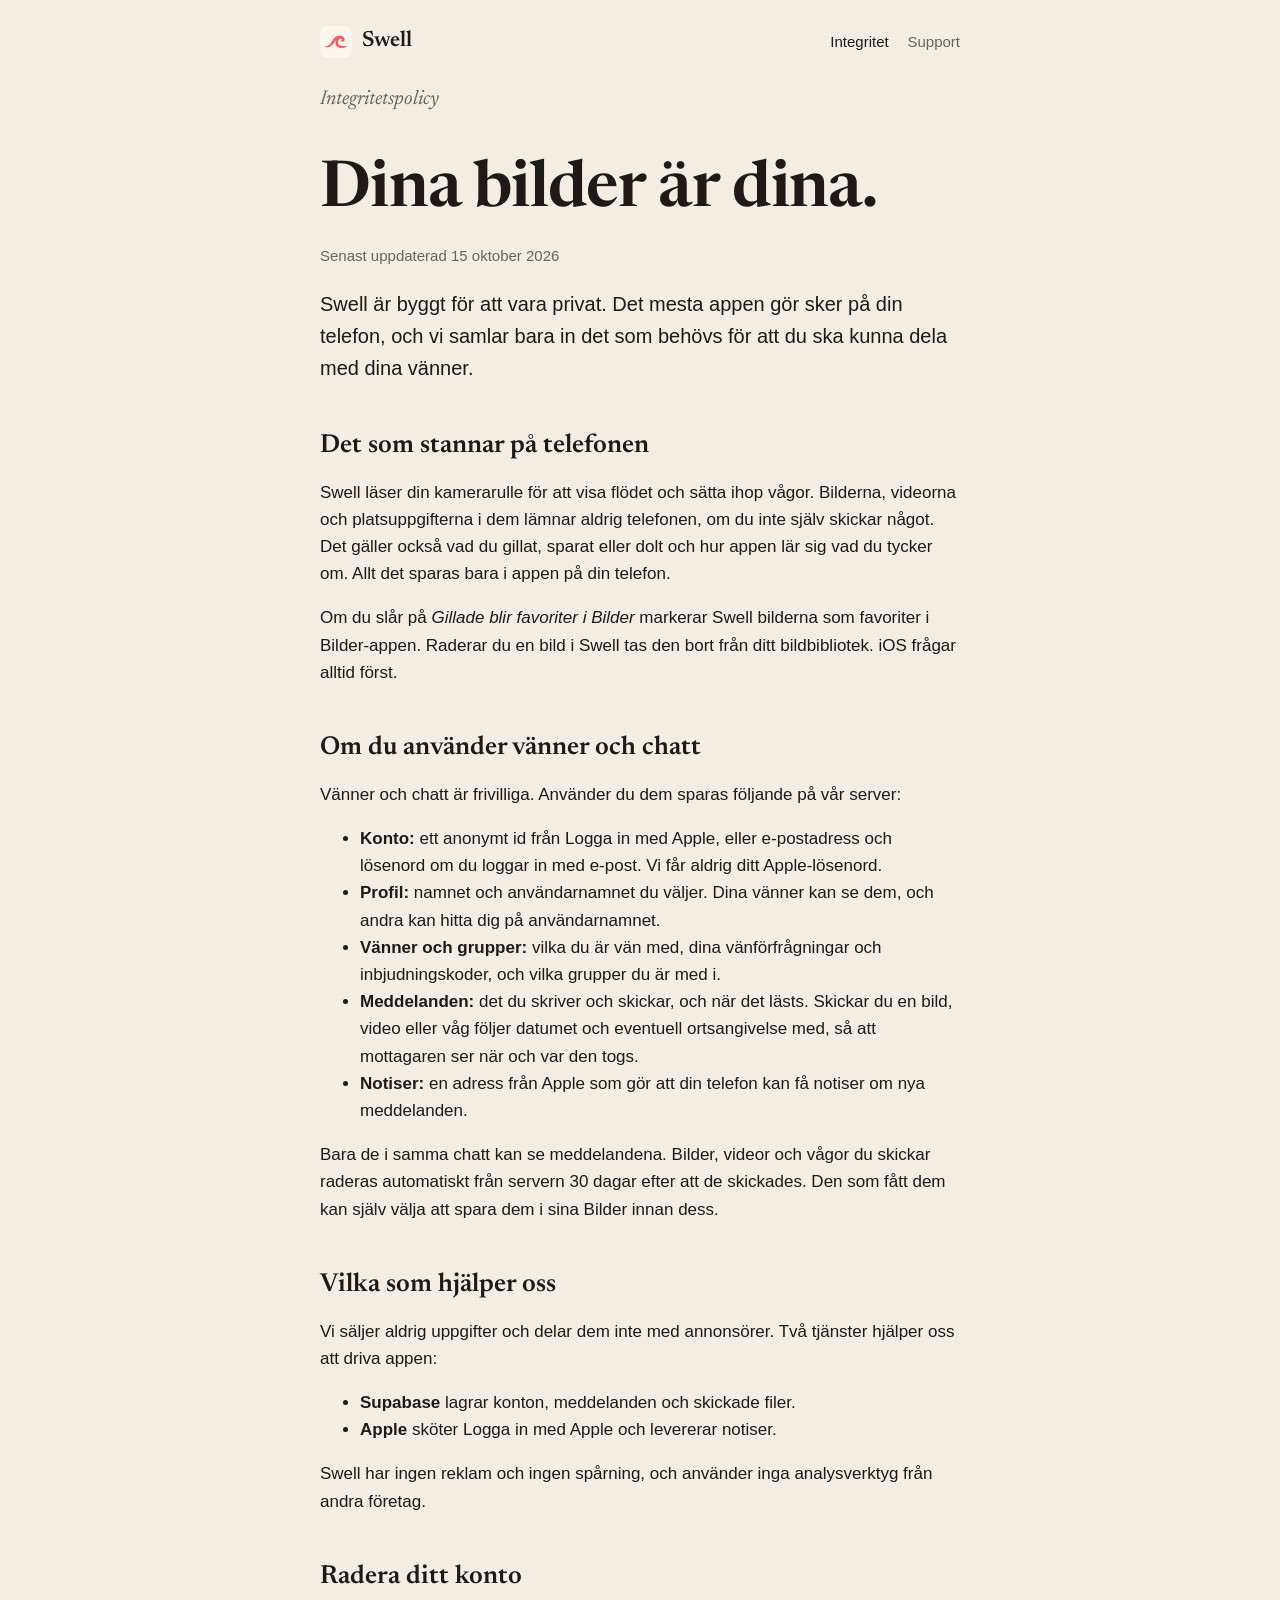
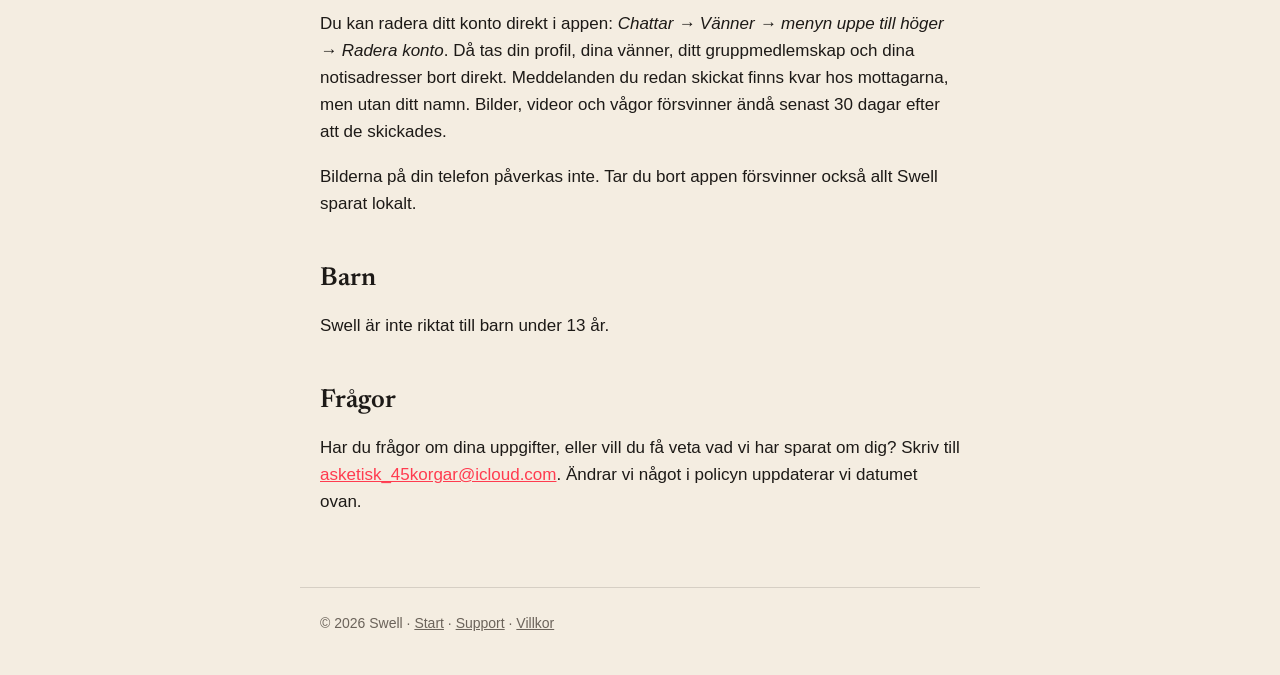
==== site/integritet.html @ ef1f91d5 "Add files via upload" ====
<!doctype html>
<html lang="sv">
<head>
  <meta charset="utf-8">
  <meta name="viewport" content="width=device-width, initial-scale=1">
  <title>Swell – Integritet</title>
  <meta name="description" content="Hur Swell hanterar dina bilder och uppgifter.">
  <link rel="icon" href="img/favicon.png">
  <link rel="preconnect" href="https://fonts.googleapis.com">
  <link rel="preconnect" href="https://fonts.gstatic.com" crossorigin>
  <link href="https://fonts.googleapis.com/css2?family=Newsreader:ital,opsz,wght@0,6..72,400;0,6..72,600;1,6..72,400&display=swap" rel="stylesheet">
  <link rel="stylesheet" href="style.css">
</head>
<body>
  <header>
    <a class="brand" href="./"><img src="img/icon.png" alt="">Swell</a>
    <nav>
      <a href="integritet.html" aria-current="page">Integritet</a>
      <a href="support.html">Support</a>
    </nav>
  </header>

  <main>
    <p class="kicker">Integritetspolicy</p>
    <h1>Dina bilder är dina.</h1>
    <p class="updated">Senast uppdaterad 15 oktober 2026</p>

    <p class="lead">Swell är byggt för att vara privat. Det mesta appen gör sker på din telefon, och vi samlar bara in det som behövs för att du ska kunna dela med dina vänner.</p>

    <h2>Det som stannar på telefonen</h2>
    <p>Swell läser din kamerarulle för att visa flödet och sätta ihop vågor. Bilderna, videorna och platsuppgifterna i dem lämnar aldrig telefonen, om du inte själv skickar något. Det gäller också vad du gillat, sparat eller dolt och hur appen lär sig vad du tycker om. Allt det sparas bara i appen på din telefon.</p>
    <p>Om du slår på <em>Gillade blir favoriter i Bilder</em> markerar Swell bilderna som favoriter i Bilder-appen. Raderar du en bild i Swell tas den bort från ditt bildbibliotek. iOS frågar alltid först.</p>

    <h2>Om du använder vänner och chatt</h2>
    <p>Vänner och chatt är frivilliga. Använder du dem sparas följande på vår server:</p>
    <ul>
      <li><strong>Konto:</strong> ett anonymt id från Logga in med Apple, eller e-postadress och lösenord om du loggar in med e-post. Vi får aldrig ditt Apple-lösenord.</li>
      <li><strong>Profil:</strong> namnet och användarnamnet du väljer. Dina vänner kan se dem, och andra kan hitta dig på användarnamnet.</li>
      <li><strong>Vänner och grupper:</strong> vilka du är vän med, dina vänförfrågningar och inbjudningskoder, och vilka grupper du är med i.</li>
      <li><strong>Meddelanden:</strong> det du skriver och skickar, och när det lästs. Skickar du en bild, video eller våg följer datumet och eventuell ortsangivelse med, så att mottagaren ser när och var den togs.</li>
      <li><strong>Notiser:</strong> en adress från Apple som gör att din telefon kan få notiser om nya meddelanden.</li>
    </ul>
    <p>Bara de i samma chatt kan se meddelandena. Bilder, videor och vågor du skickar raderas automatiskt från servern 30 dagar efter att de skickades. Den som fått dem kan själv välja att spara dem i sina Bilder innan dess.</p>

    <h2>Vilka som hjälper oss</h2>
    <p>Vi säljer aldrig uppgifter och delar dem inte med annonsörer. Två tjänster hjälper oss att driva appen:</p>
    <ul>
      <li><strong>Supabase</strong> lagrar konton, meddelanden och skickade filer.</li>
      <li><strong>Apple</strong> sköter Logga in med Apple och levererar notiser.</li>
    </ul>
    <p>Swell har ingen reklam och ingen spårning, och använder inga analysverktyg från andra företag.</p>

    <h2>Radera ditt konto</h2>
    <p>Du kan radera ditt konto direkt i appen: <em>Chattar → Vänner → menyn uppe till höger → Radera konto</em>. Då tas din profil, dina vänner, ditt gruppmedlemskap och dina notisadresser bort direkt. Meddelanden du redan skickat finns kvar hos mottagarna, men utan ditt namn. Bilder, videor och vågor försvinner ändå senast 30 dagar efter att de skickades.</p>
    <p>Bilderna på din telefon påverkas inte. Tar du bort appen försvinner också allt Swell sparat lokalt.</p>

    <h2>Barn</h2>
    <p>Swell är inte riktat till barn under 13 år.</p>

    <h2>Frågor</h2>
    <p>Har du frågor om dina uppgifter, eller vill du få veta vad vi har sparat om dig? Skriv till <a href="mailto:asketisk_45korgar@icloud.com">asketisk_45korgar@icloud.com</a>. Ändrar vi något i policyn uppdaterar vi datumet ovan.</p>
  </main>

  <footer>
    © 2026 Swell · <a href="./">Start</a> · <a href="support.html">Support</a> · <a href="villkor.html">Villkor</a>
  </footer>
</body>
</html>
---- site/style.css ----
:root {
  --paper: #f4ede1;
  --ink: #1d1a17;
  --muted: #6b635a;
  --thread: #ff3b4f;
  --hairline: rgba(29, 26, 23, 0.14);
  --serif: "Newsreader", "New York", Georgia, serif;
  --sans: -apple-system, BlinkMacSystemFont, "Helvetica Neue", Arial, sans-serif;
}

@media (prefers-color-scheme: dark) {
  :root {
    --paper: #0e0d0c;
    --ink: #f1ebe2;
    --muted: #a39a8f;
    --hairline: rgba(241, 235, 226, 0.14);
  }
}

* { box-sizing: border-box; }

html { -webkit-text-size-adjust: 100%; }

body {
  margin: 0;
  background: var(--paper);
  color: var(--ink);
  font-family: var(--sans);
  font-size: 17px;
  line-height: 1.6;
}

main, header, footer {
  max-width: 680px;
  margin: 0 auto;
  padding: 0 20px;
}

header {
  display: flex;
  align-items: center;
  justify-content: space-between;
  padding-top: 24px;
  padding-bottom: 24px;
}

.brand {
  display: flex;
  align-items: center;
  gap: 10px;
  color: inherit;
  text-decoration: none;
  font-family: var(--serif);
  font-size: 22px;
  font-weight: 600;
}

.brand img { width: 32px; height: 32px; border-radius: 8px; }

nav { white-space: nowrap; }

nav a {
  color: var(--muted);
  text-decoration: none;
  margin-left: 14px;
  font-size: 15px;
}

nav a:hover, nav a[aria-current] { color: var(--ink); }

h1, h2, h3 {
  font-family: var(--serif);
  font-weight: 600;
  line-height: 1.15;
}

h1 { font-size: clamp(40px, 9vw, 64px); margin: 40px 0 8px; letter-spacing: -0.01em; }
h2 { font-size: 26px; margin: 48px 0 8px; }
h3 { font-size: 20px; margin: 28px 0 4px; }

.kicker {
  font-family: var(--serif);
  font-style: italic;
  color: var(--muted);
  font-size: 20px;
  margin: 0;
}

.lead { font-size: 20px; color: var(--ink); max-width: 34em; }

.thread { display: block; width: 100%; max-width: 360px; height: 28px; margin: 18px 0 8px; }
.thread path { fill: none; stroke: var(--thread); stroke-width: 3; stroke-linecap: round; }

.hero-icon { width: 112px; height: 112px; border-radius: 26px; margin-top: 32px; box-shadow: 0 1px 0 var(--hairline); }

.shots {
  display: flex;
  gap: 16px;
  margin: 40px 0 8px;
  overflow-x: auto;
  scroll-snap-type: x mandatory;
}

.shots img {
  width: 46%;
  min-width: 200px;
  border-radius: 28px;
  border: 1px solid var(--hairline);
  scroll-snap-align: start;
}

.features { list-style: none; padding: 0; margin: 0; }
.features li { padding: 18px 0; border-top: 1px solid var(--hairline); }
.features li:last-child { border-bottom: 1px solid var(--hairline); }
.features strong { font-family: var(--serif); font-size: 20px; font-weight: 600; display: block; }

a { color: var(--thread); }

.updated { color: var(--muted); font-size: 15px; }

footer {
  margin-top: 72px;
  padding-top: 24px;
  padding-bottom: 40px;
  border-top: 1px solid var(--hairline);
  color: var(--muted);
  font-size: 14px;
}

footer a { color: var(--muted); }
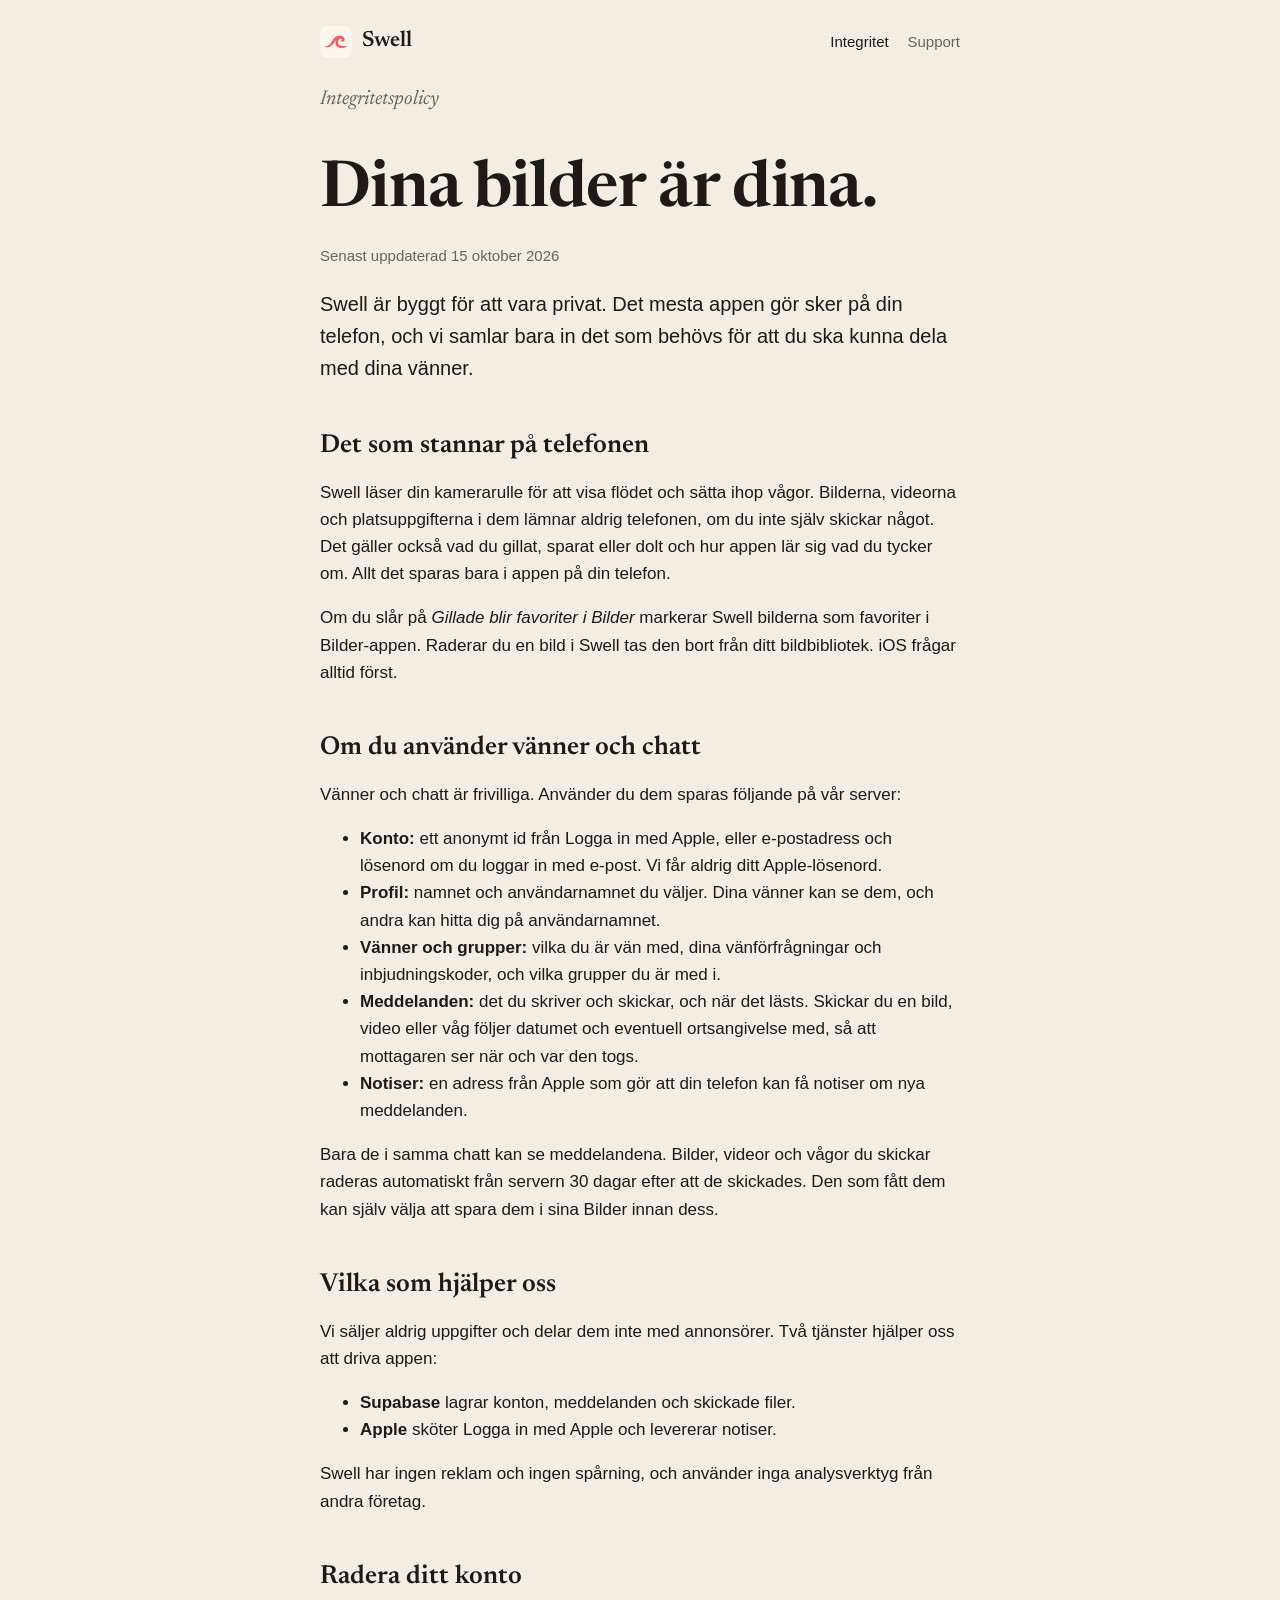
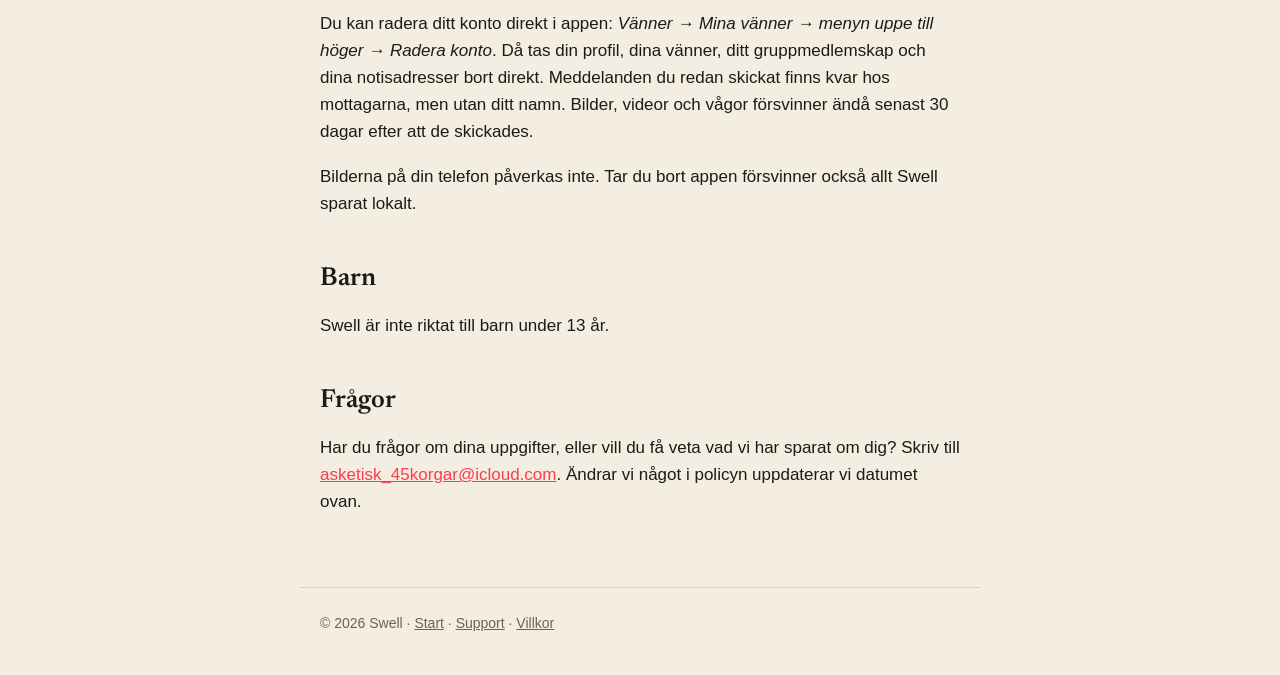
==== commit 9323263c: "Add files via upload" ====
--- a/site/integritet.html
+++ b/site/integritet.html
@@ -51,7 +51,7 @@
     <p>Swell har ingen reklam och ingen spårning, och använder inga analysverktyg från andra företag.</p>
 
     <h2>Radera ditt konto</h2>
-    <p>Du kan radera ditt konto direkt i appen: <em>Chattar → Vänner → menyn uppe till höger → Radera konto</em>. Då tas din profil, dina vänner, ditt gruppmedlemskap och dina notisadresser bort direkt. Meddelanden du redan skickat finns kvar hos mottagarna, men utan ditt namn. Bilder, videor och vågor försvinner ändå senast 30 dagar efter att de skickades.</p>
+    <p>Du kan radera ditt konto direkt i appen: <em>Vänner → Mina vänner → menyn uppe till höger → Radera konto</em>. Då tas din profil, dina vänner, ditt gruppmedlemskap och dina notisadresser bort direkt. Meddelanden du redan skickat finns kvar hos mottagarna, men utan ditt namn. Bilder, videor och vågor försvinner ändå senast 30 dagar efter att de skickades.</p>
     <p>Bilderna på din telefon påverkas inte. Tar du bort appen försvinner också allt Swell sparat lokalt.</p>
 
     <h2>Barn</h2>
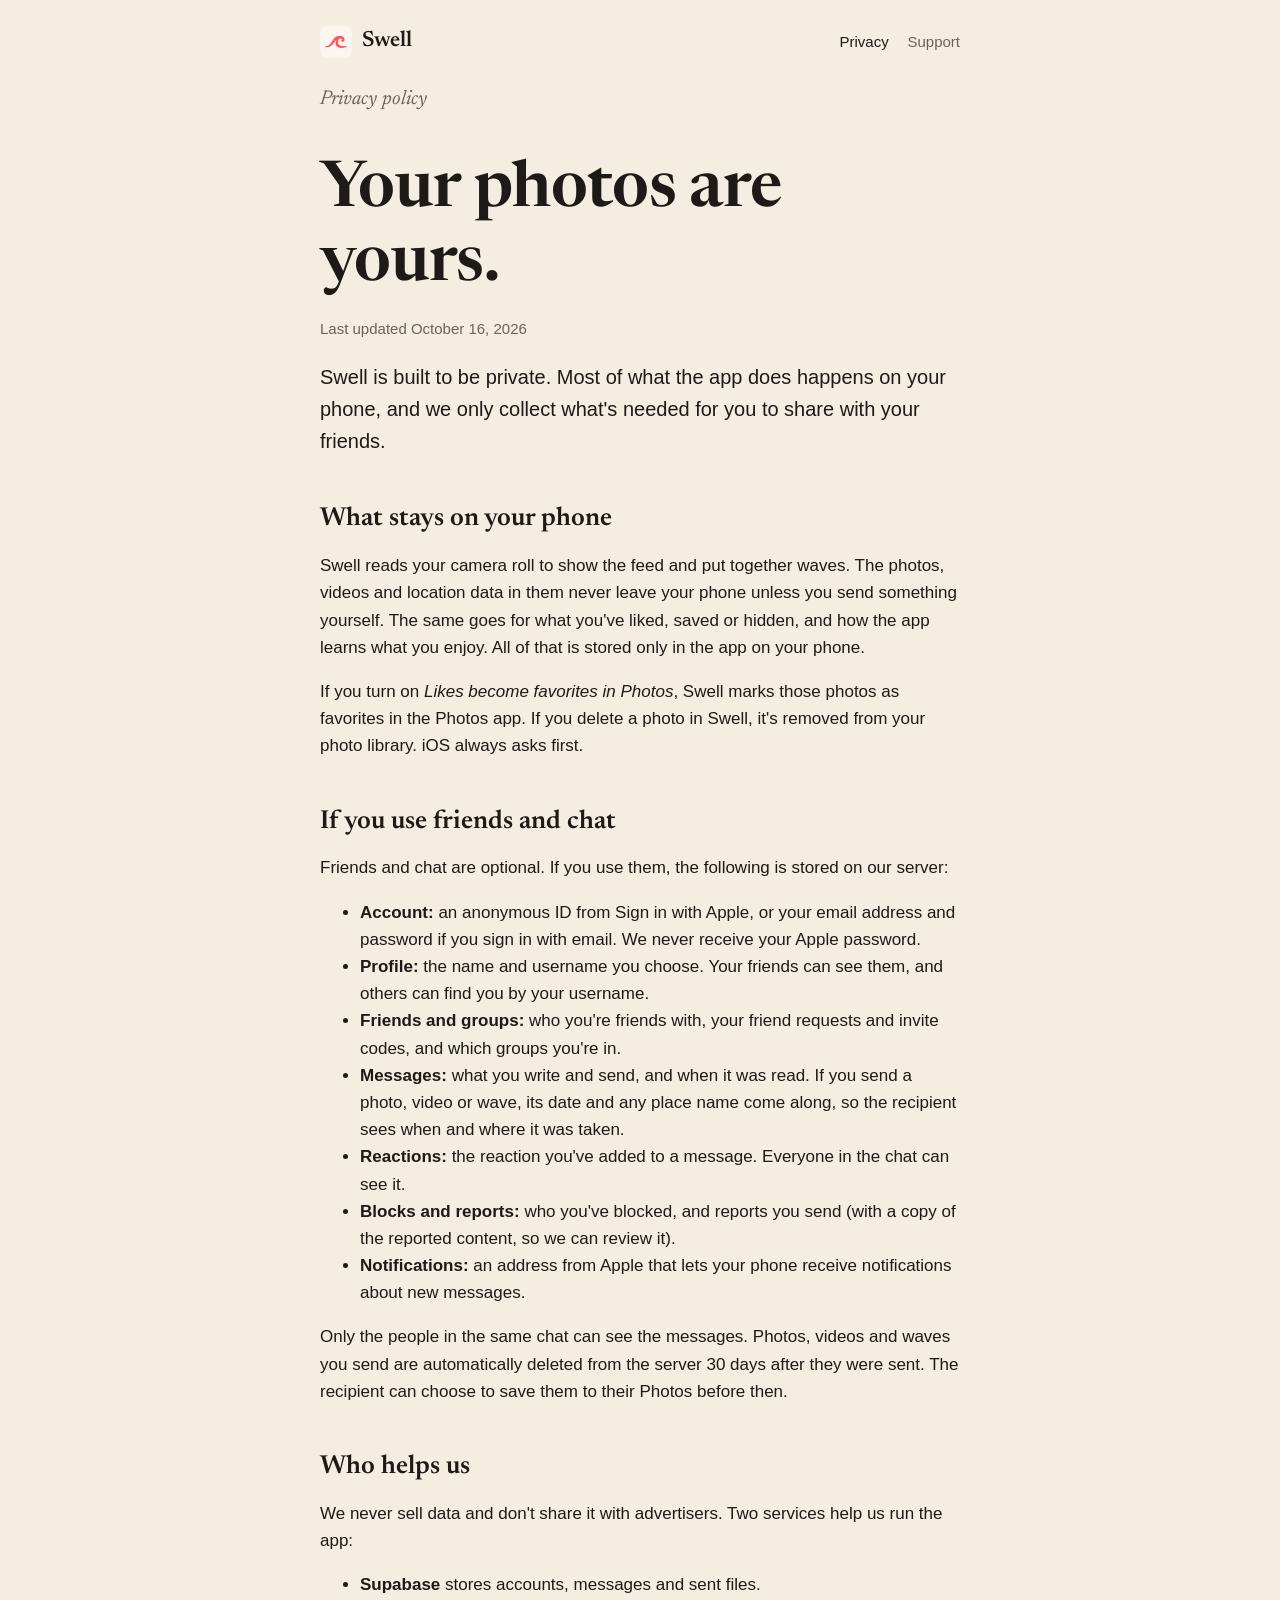
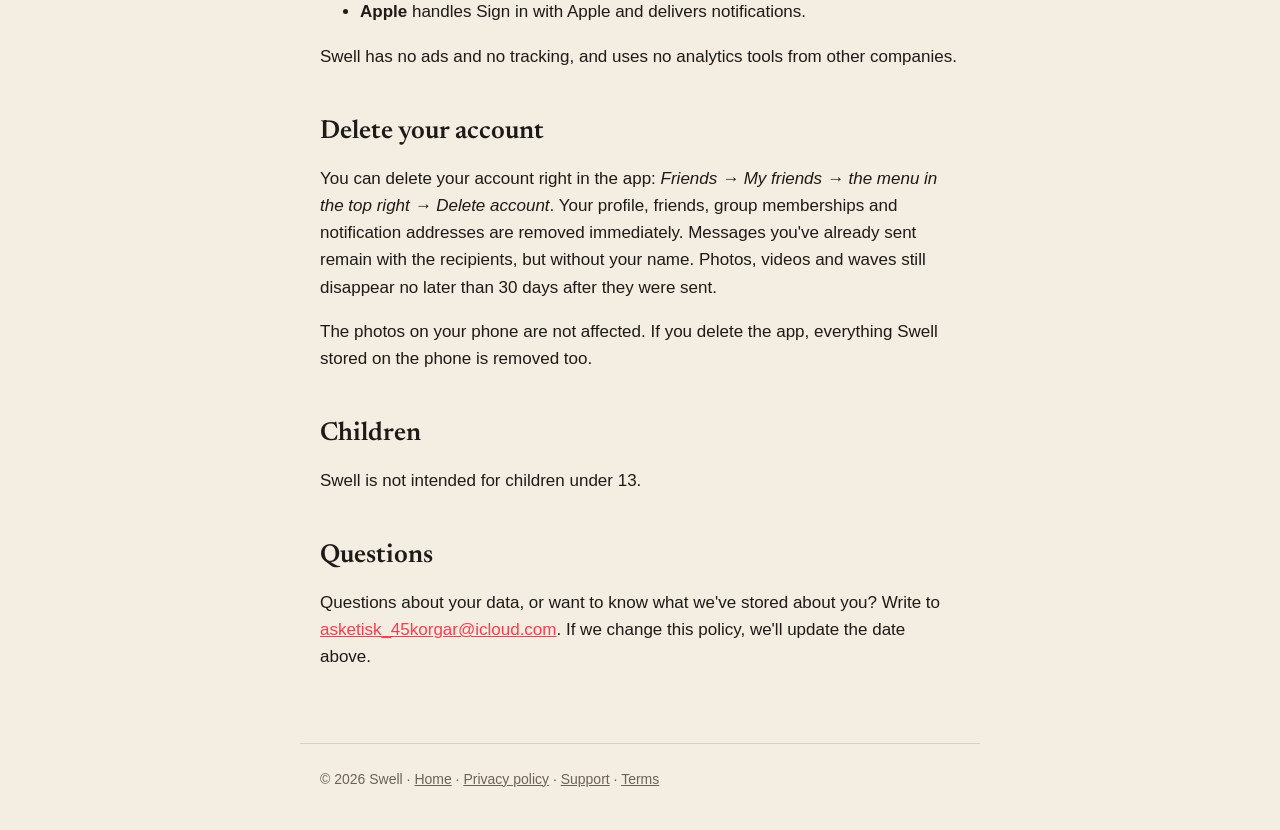
==== commit 3341d14f: "Add files via upload" ====
--- a/site/integritet.html
+++ b/site/integritet.html
@@ -1,11 +1,12 @@
 <!doctype html>
-<html lang="sv">
+<html lang="en">
 <head>
   <meta charset="utf-8">
   <meta name="viewport" content="width=device-width, initial-scale=1">
-  <title>Swell – Integritet</title>
-  <meta name="description" content="Hur Swell hanterar dina bilder och uppgifter.">
+  <title>Swell – Privacy</title>
+  <meta name="description" content="How Swell handles your photos and data.">
   <link rel="icon" href="img/favicon.png">
+  <link rel="apple-touch-icon" href="img/icon.png">
   <link rel="preconnect" href="https://fonts.googleapis.com">
   <link rel="preconnect" href="https://fonts.gstatic.com" crossorigin>
   <link href="https://fonts.googleapis.com/css2?family=Newsreader:ital,opsz,wght@0,6..72,400;0,6..72,600;1,6..72,400&display=swap" rel="stylesheet">
@@ -15,54 +16,56 @@
   <header>
     <a class="brand" href="./"><img src="img/icon.png" alt="">Swell</a>
     <nav>
-      <a href="integritet.html" aria-current="page">Integritet</a>
+      <a href="integritet.html" aria-current="page">Privacy</a>
       <a href="support.html">Support</a>
     </nav>
   </header>
 
   <main>
-    <p class="kicker">Integritetspolicy</p>
-    <h1>Dina bilder är dina.</h1>
-    <p class="updated">Senast uppdaterad 15 oktober 2026</p>
+    <p class="kicker">Privacy policy</p>
+    <h1>Your photos are yours.</h1>
+    <p class="updated">Last updated October 16, 2026</p>
 
-    <p class="lead">Swell är byggt för att vara privat. Det mesta appen gör sker på din telefon, och vi samlar bara in det som behövs för att du ska kunna dela med dina vänner.</p>
+    <p class="lead">Swell is built to be private. Most of what the app does happens on your phone, and we only collect what's needed for you to share with your friends.</p>
 
-    <h2>Det som stannar på telefonen</h2>
-    <p>Swell läser din kamerarulle för att visa flödet och sätta ihop vågor. Bilderna, videorna och platsuppgifterna i dem lämnar aldrig telefonen, om du inte själv skickar något. Det gäller också vad du gillat, sparat eller dolt och hur appen lär sig vad du tycker om. Allt det sparas bara i appen på din telefon.</p>
-    <p>Om du slår på <em>Gillade blir favoriter i Bilder</em> markerar Swell bilderna som favoriter i Bilder-appen. Raderar du en bild i Swell tas den bort från ditt bildbibliotek. iOS frågar alltid först.</p>
+    <h2>What stays on your phone</h2>
+    <p>Swell reads your camera roll to show the feed and put together waves. The photos, videos and location data in them never leave your phone unless you send something yourself. The same goes for what you've liked, saved or hidden, and how the app learns what you enjoy. All of that is stored only in the app on your phone.</p>
+    <p>If you turn on <em>Likes become favorites in Photos</em>, Swell marks those photos as favorites in the Photos app. If you delete a photo in Swell, it's removed from your photo library. iOS always asks first.</p>
 
-    <h2>Om du använder vänner och chatt</h2>
-    <p>Vänner och chatt är frivilliga. Använder du dem sparas följande på vår server:</p>
+    <h2>If you use friends and chat</h2>
+    <p>Friends and chat are optional. If you use them, the following is stored on our server:</p>
     <ul>
-      <li><strong>Konto:</strong> ett anonymt id från Logga in med Apple, eller e-postadress och lösenord om du loggar in med e-post. Vi får aldrig ditt Apple-lösenord.</li>
-      <li><strong>Profil:</strong> namnet och användarnamnet du väljer. Dina vänner kan se dem, och andra kan hitta dig på användarnamnet.</li>
-      <li><strong>Vänner och grupper:</strong> vilka du är vän med, dina vänförfrågningar och inbjudningskoder, och vilka grupper du är med i.</li>
-      <li><strong>Meddelanden:</strong> det du skriver och skickar, och när det lästs. Skickar du en bild, video eller våg följer datumet och eventuell ortsangivelse med, så att mottagaren ser när och var den togs.</li>
-      <li><strong>Notiser:</strong> en adress från Apple som gör att din telefon kan få notiser om nya meddelanden.</li>
+      <li><strong>Account:</strong> an anonymous ID from Sign in with Apple, or your email address and password if you sign in with email. We never receive your Apple password.</li>
+      <li><strong>Profile:</strong> the name and username you choose. Your friends can see them, and others can find you by your username.</li>
+      <li><strong>Friends and groups:</strong> who you're friends with, your friend requests and invite codes, and which groups you're in.</li>
+      <li><strong>Messages:</strong> what you write and send, and when it was read. If you send a photo, video or wave, its date and any place name come along, so the recipient sees when and where it was taken.</li>
+      <li><strong>Reactions:</strong> the reaction you've added to a message. Everyone in the chat can see it.</li>
+      <li><strong>Blocks and reports:</strong> who you've blocked, and reports you send (with a copy of the reported content, so we can review it).</li>
+      <li><strong>Notifications:</strong> an address from Apple that lets your phone receive notifications about new messages.</li>
     </ul>
-    <p>Bara de i samma chatt kan se meddelandena. Bilder, videor och vågor du skickar raderas automatiskt från servern 30 dagar efter att de skickades. Den som fått dem kan själv välja att spara dem i sina Bilder innan dess.</p>
+    <p>Only the people in the same chat can see the messages. Photos, videos and waves you send are automatically deleted from the server 30 days after they were sent. The recipient can choose to save them to their Photos before then.</p>
 
-    <h2>Vilka som hjälper oss</h2>
-    <p>Vi säljer aldrig uppgifter och delar dem inte med annonsörer. Två tjänster hjälper oss att driva appen:</p>
+    <h2>Who helps us</h2>
+    <p>We never sell data and don't share it with advertisers. Two services help us run the app:</p>
     <ul>
-      <li><strong>Supabase</strong> lagrar konton, meddelanden och skickade filer.</li>
-      <li><strong>Apple</strong> sköter Logga in med Apple och levererar notiser.</li>
+      <li><strong>Supabase</strong> stores accounts, messages and sent files.</li>
+      <li><strong>Apple</strong> handles Sign in with Apple and delivers notifications.</li>
     </ul>
-    <p>Swell har ingen reklam och ingen spårning, och använder inga analysverktyg från andra företag.</p>
+    <p>Swell has no ads and no tracking, and uses no analytics tools from other companies.</p>
 
-    <h2>Radera ditt konto</h2>
-    <p>Du kan radera ditt konto direkt i appen: <em>Vänner → Mina vänner → menyn uppe till höger → Radera konto</em>. Då tas din profil, dina vänner, ditt gruppmedlemskap och dina notisadresser bort direkt. Meddelanden du redan skickat finns kvar hos mottagarna, men utan ditt namn. Bilder, videor och vågor försvinner ändå senast 30 dagar efter att de skickades.</p>
-    <p>Bilderna på din telefon påverkas inte. Tar du bort appen försvinner också allt Swell sparat lokalt.</p>
+    <h2>Delete your account</h2>
+    <p>You can delete your account right in the app: <em>Friends → My friends → the menu in the top right → Delete account</em>. Your profile, friends, group memberships and notification addresses are removed immediately. Messages you've already sent remain with the recipients, but without your name. Photos, videos and waves still disappear no later than 30 days after they were sent.</p>
+    <p>The photos on your phone are not affected. If you delete the app, everything Swell stored on the phone is removed too.</p>
 
-    <h2>Barn</h2>
-    <p>Swell är inte riktat till barn under 13 år.</p>
+    <h2>Children</h2>
+    <p>Swell is not intended for children under 13.</p>
 
-    <h2>Frågor</h2>
-    <p>Har du frågor om dina uppgifter, eller vill du få veta vad vi har sparat om dig? Skriv till <a href="mailto:asketisk_45korgar@icloud.com">asketisk_45korgar@icloud.com</a>. Ändrar vi något i policyn uppdaterar vi datumet ovan.</p>
+    <h2>Questions</h2>
+    <p>Questions about your data, or want to know what we've stored about you? Write to <a href="mailto:asketisk_45korgar@icloud.com">asketisk_45korgar@icloud.com</a>. If we change this policy, we'll update the date above.</p>
   </main>
 
   <footer>
-    © 2026 Swell · <a href="./">Start</a> · <a href="support.html">Support</a> · <a href="villkor.html">Villkor</a>
+    © 2026 Swell · <a href="./">Home</a> · <a href="integritet.html">Privacy policy</a> · <a href="support.html">Support</a> · <a href="villkor.html">Terms</a>
   </footer>
 </body>
 </html>
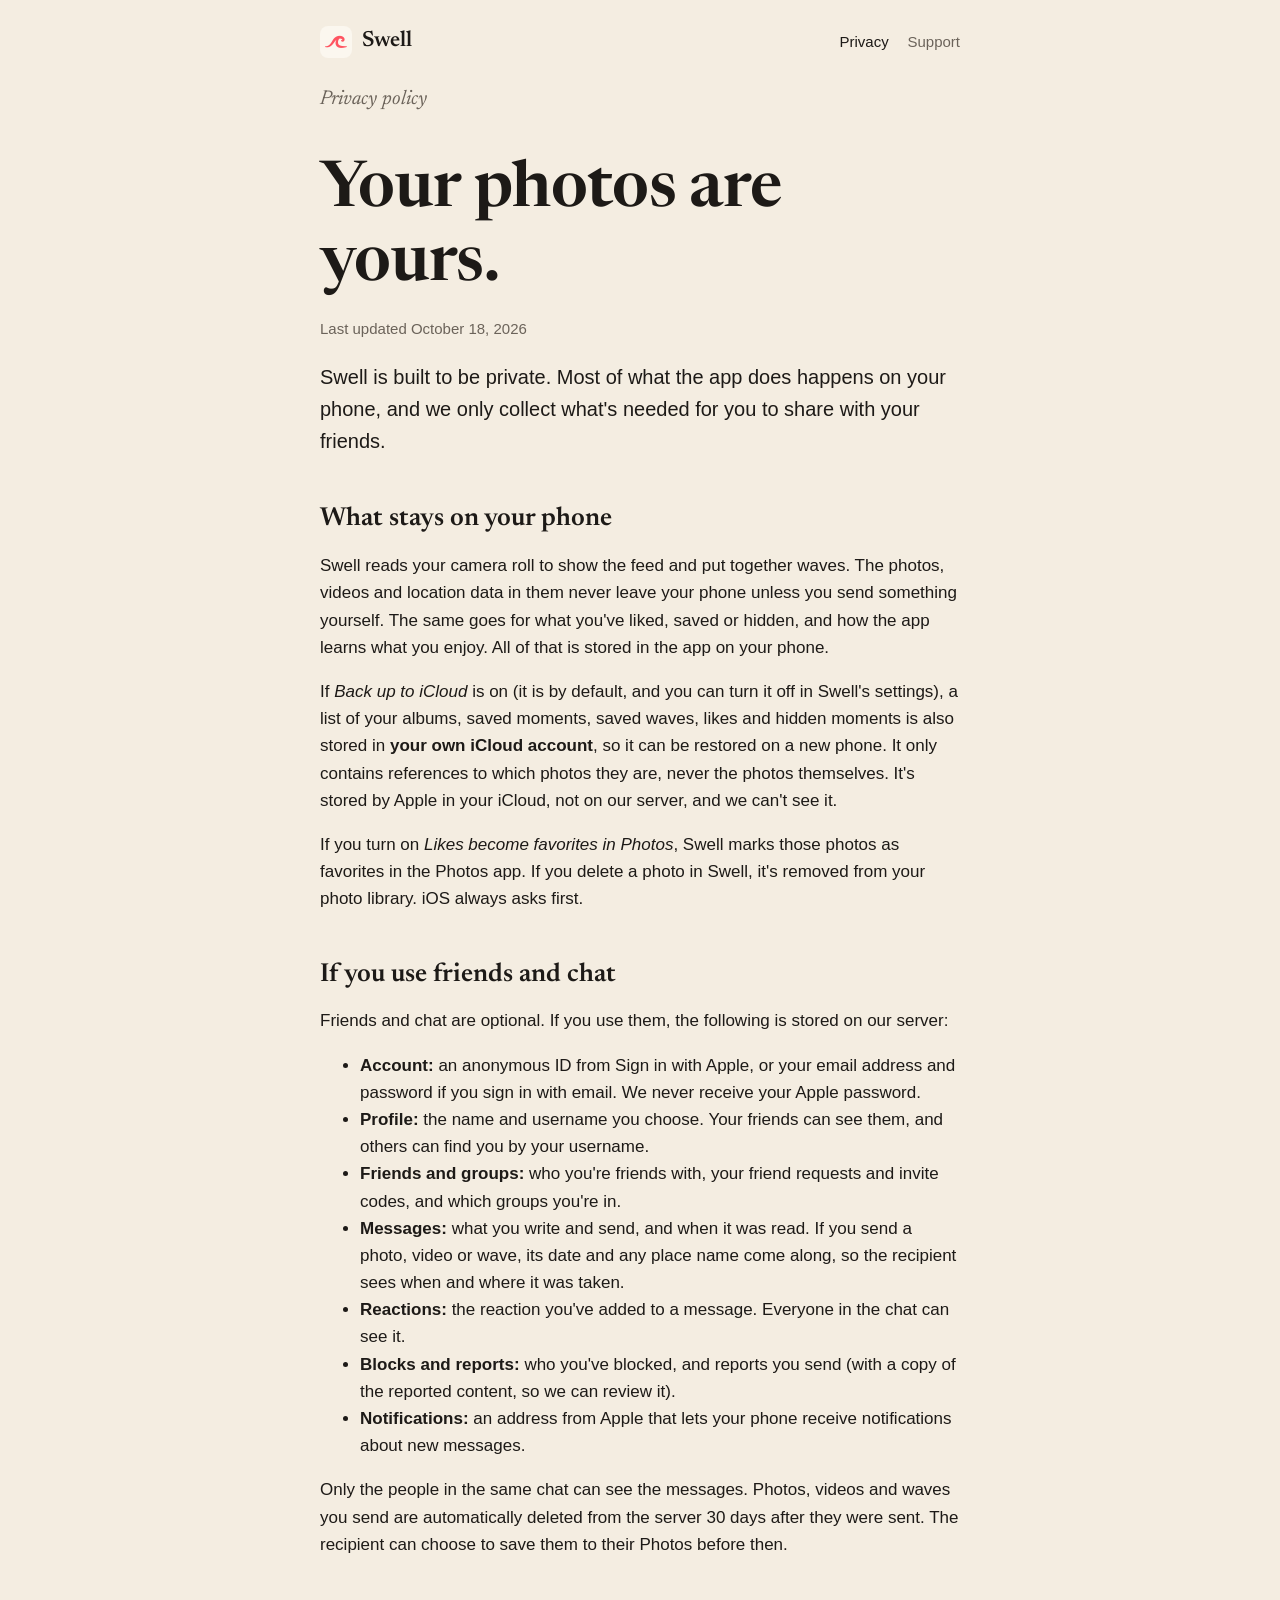
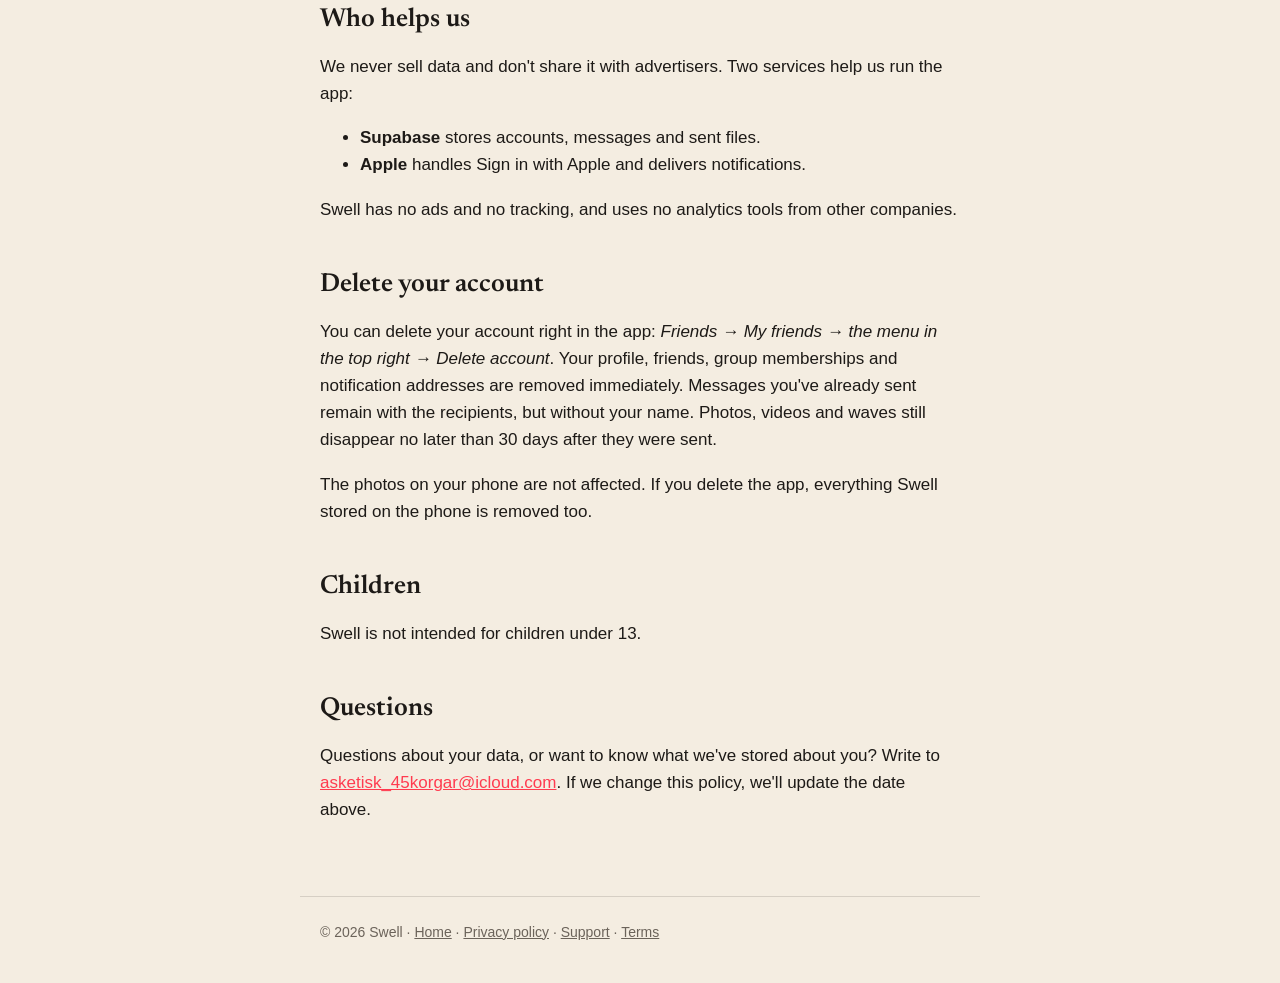
==== commit ab762b66: "Integritetspolicy: säkerhetskopia i iCloud" ====
--- a/site/integritet.html
+++ b/site/integritet.html
@@ -24,12 +24,13 @@
   <main>
     <p class="kicker">Privacy policy</p>
     <h1>Your photos are yours.</h1>
-    <p class="updated">Last updated October 16, 2026</p>
+    <p class="updated">Last updated October 18, 2026</p>
 
     <p class="lead">Swell is built to be private. Most of what the app does happens on your phone, and we only collect what's needed for you to share with your friends.</p>
 
     <h2>What stays on your phone</h2>
-    <p>Swell reads your camera roll to show the feed and put together waves. The photos, videos and location data in them never leave your phone unless you send something yourself. The same goes for what you've liked, saved or hidden, and how the app learns what you enjoy. All of that is stored only in the app on your phone.</p>
+    <p>Swell reads your camera roll to show the feed and put together waves. The photos, videos and location data in them never leave your phone unless you send something yourself. The same goes for what you've liked, saved or hidden, and how the app learns what you enjoy. All of that is stored in the app on your phone.</p>
+    <p>If <em>Back up to iCloud</em> is on (it is by default, and you can turn it off in Swell's settings), a list of your albums, saved moments, saved waves, likes and hidden moments is also stored in <strong>your own iCloud account</strong>, so it can be restored on a new phone. It only contains references to which photos they are, never the photos themselves. It's stored by Apple in your iCloud, not on our server, and we can't see it.</p>
     <p>If you turn on <em>Likes become favorites in Photos</em>, Swell marks those photos as favorites in the Photos app. If you delete a photo in Swell, it's removed from your photo library. iOS always asks first.</p>
 
     <h2>If you use friends and chat</h2>
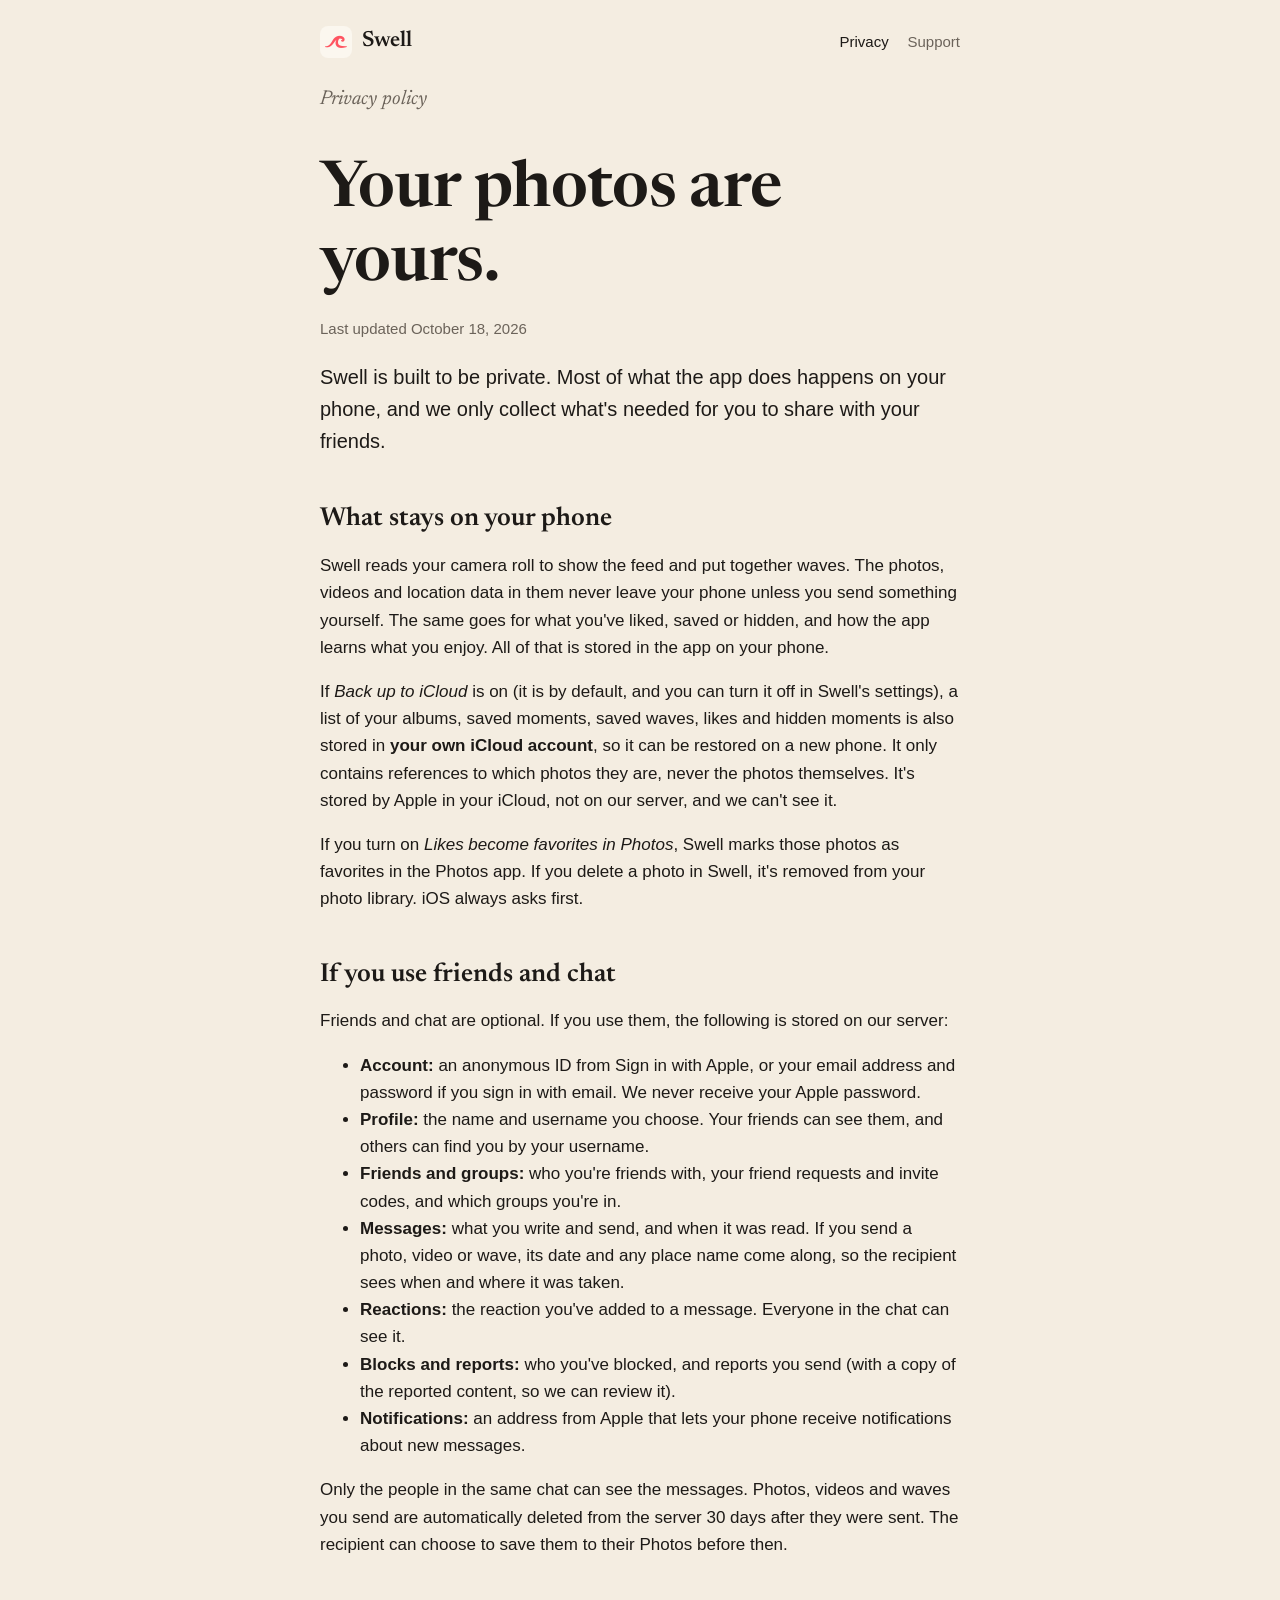
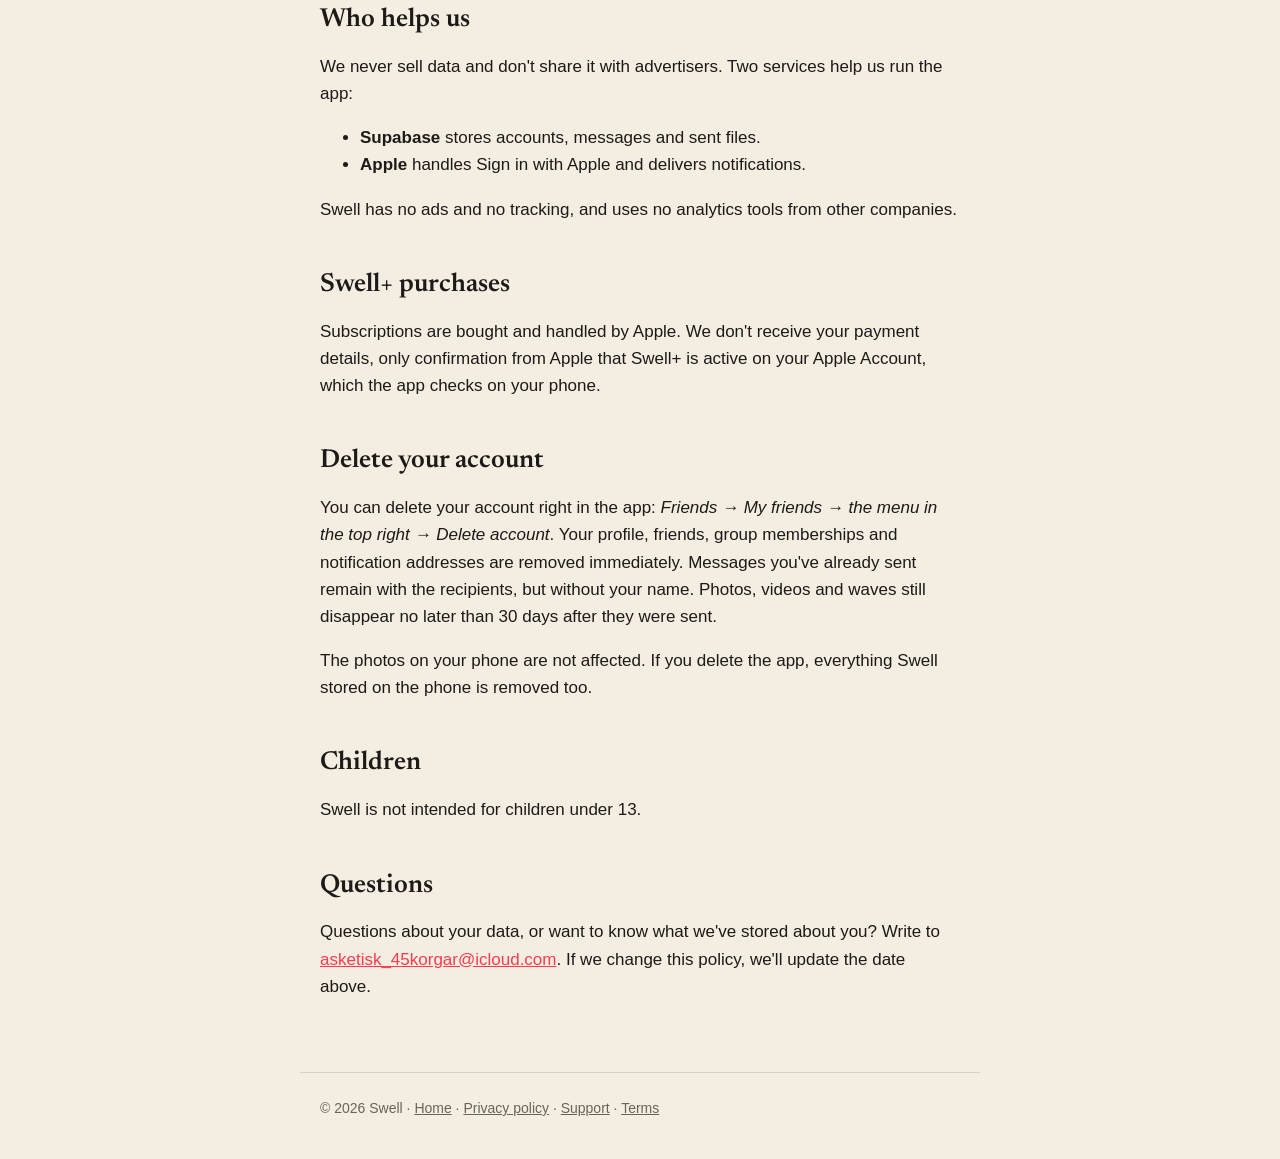
==== commit ded3820e: "Terms and privacy: Swell+ subscription" ====
--- a/site/integritet.html
+++ b/site/integritet.html
@@ -54,6 +54,9 @@
     </ul>
     <p>Swell has no ads and no tracking, and uses no analytics tools from other companies.</p>
 
+    <h2>Swell+ purchases</h2>
+    <p>Subscriptions are bought and handled by Apple. We don't receive your payment details, only confirmation from Apple that Swell+ is active on your Apple Account, which the app checks on your phone.</p>
+
     <h2>Delete your account</h2>
     <p>You can delete your account right in the app: <em>Friends → My friends → the menu in the top right → Delete account</em>. Your profile, friends, group memberships and notification addresses are removed immediately. Messages you've already sent remain with the recipients, but without your name. Photos, videos and waves still disappear no later than 30 days after they were sent.</p>
     <p>The photos on your phone are not affected. If you delete the app, everything Swell stored on the phone is removed too.</p>
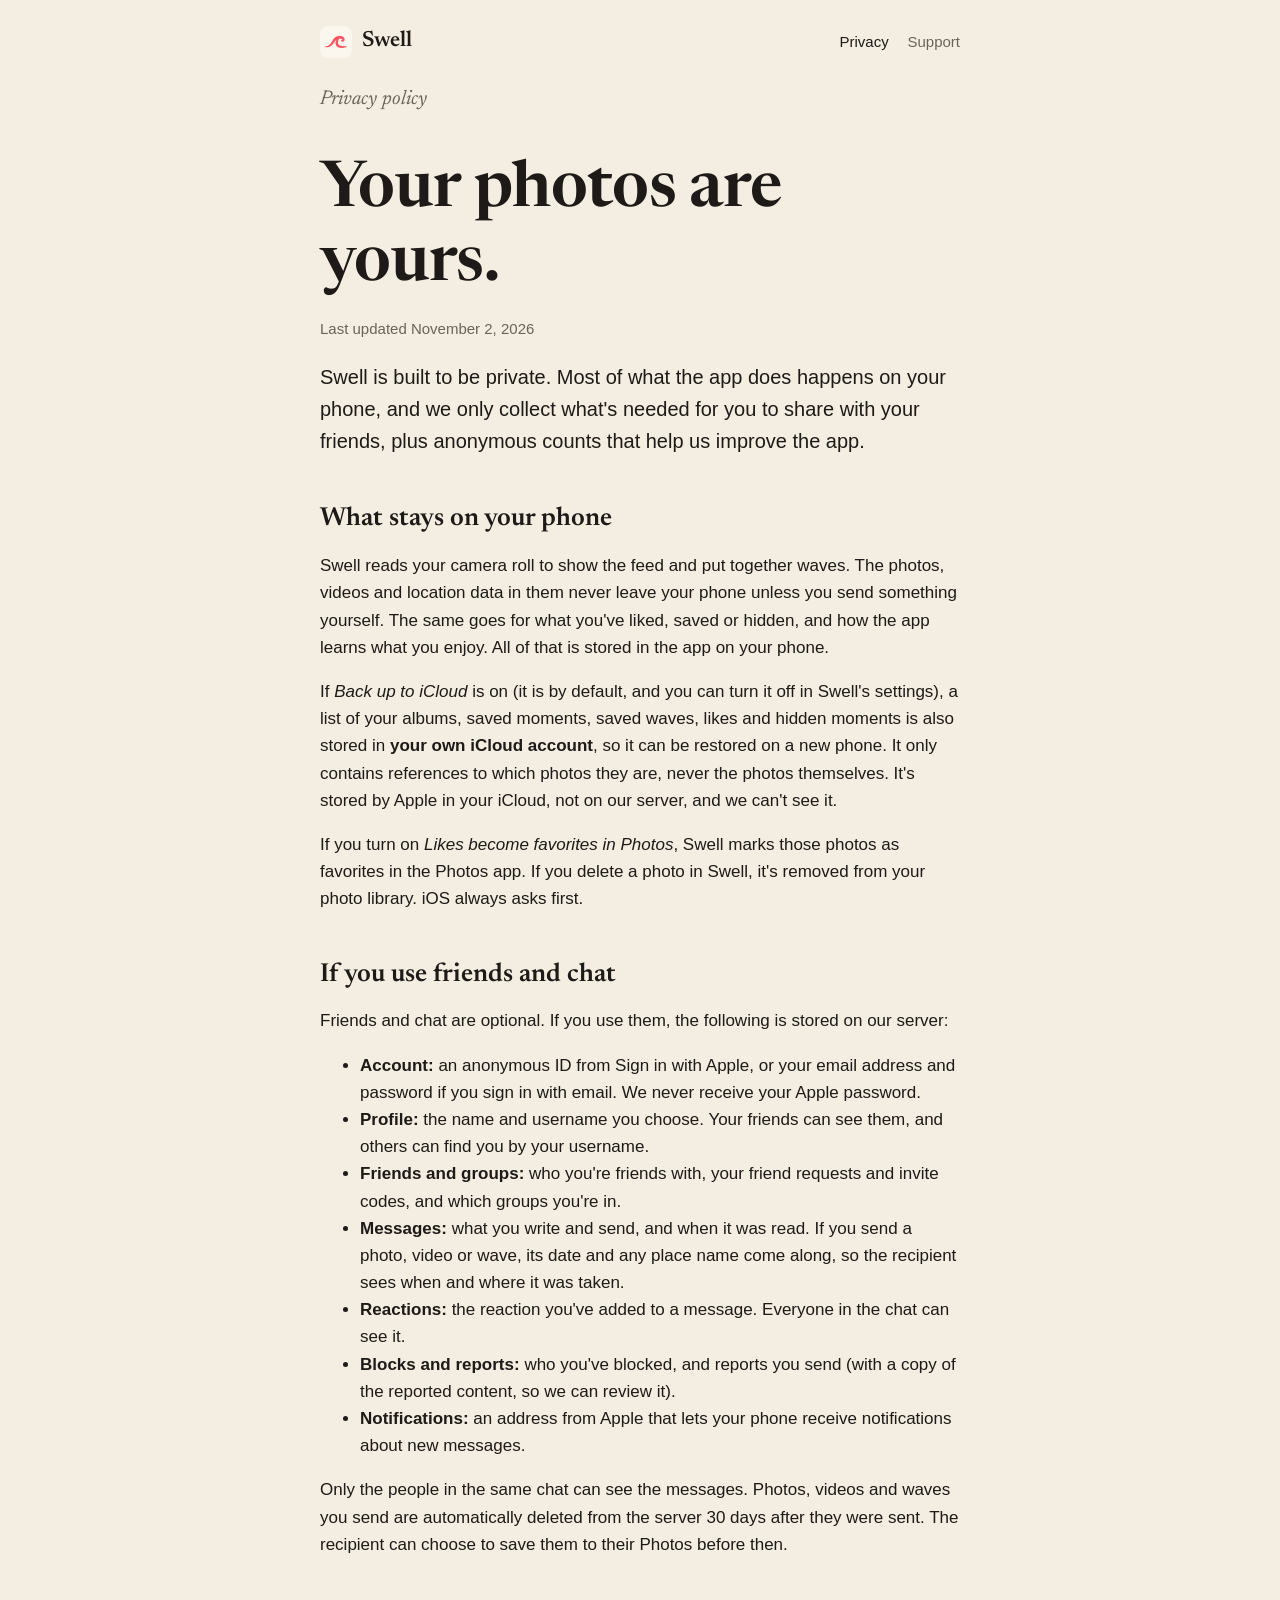
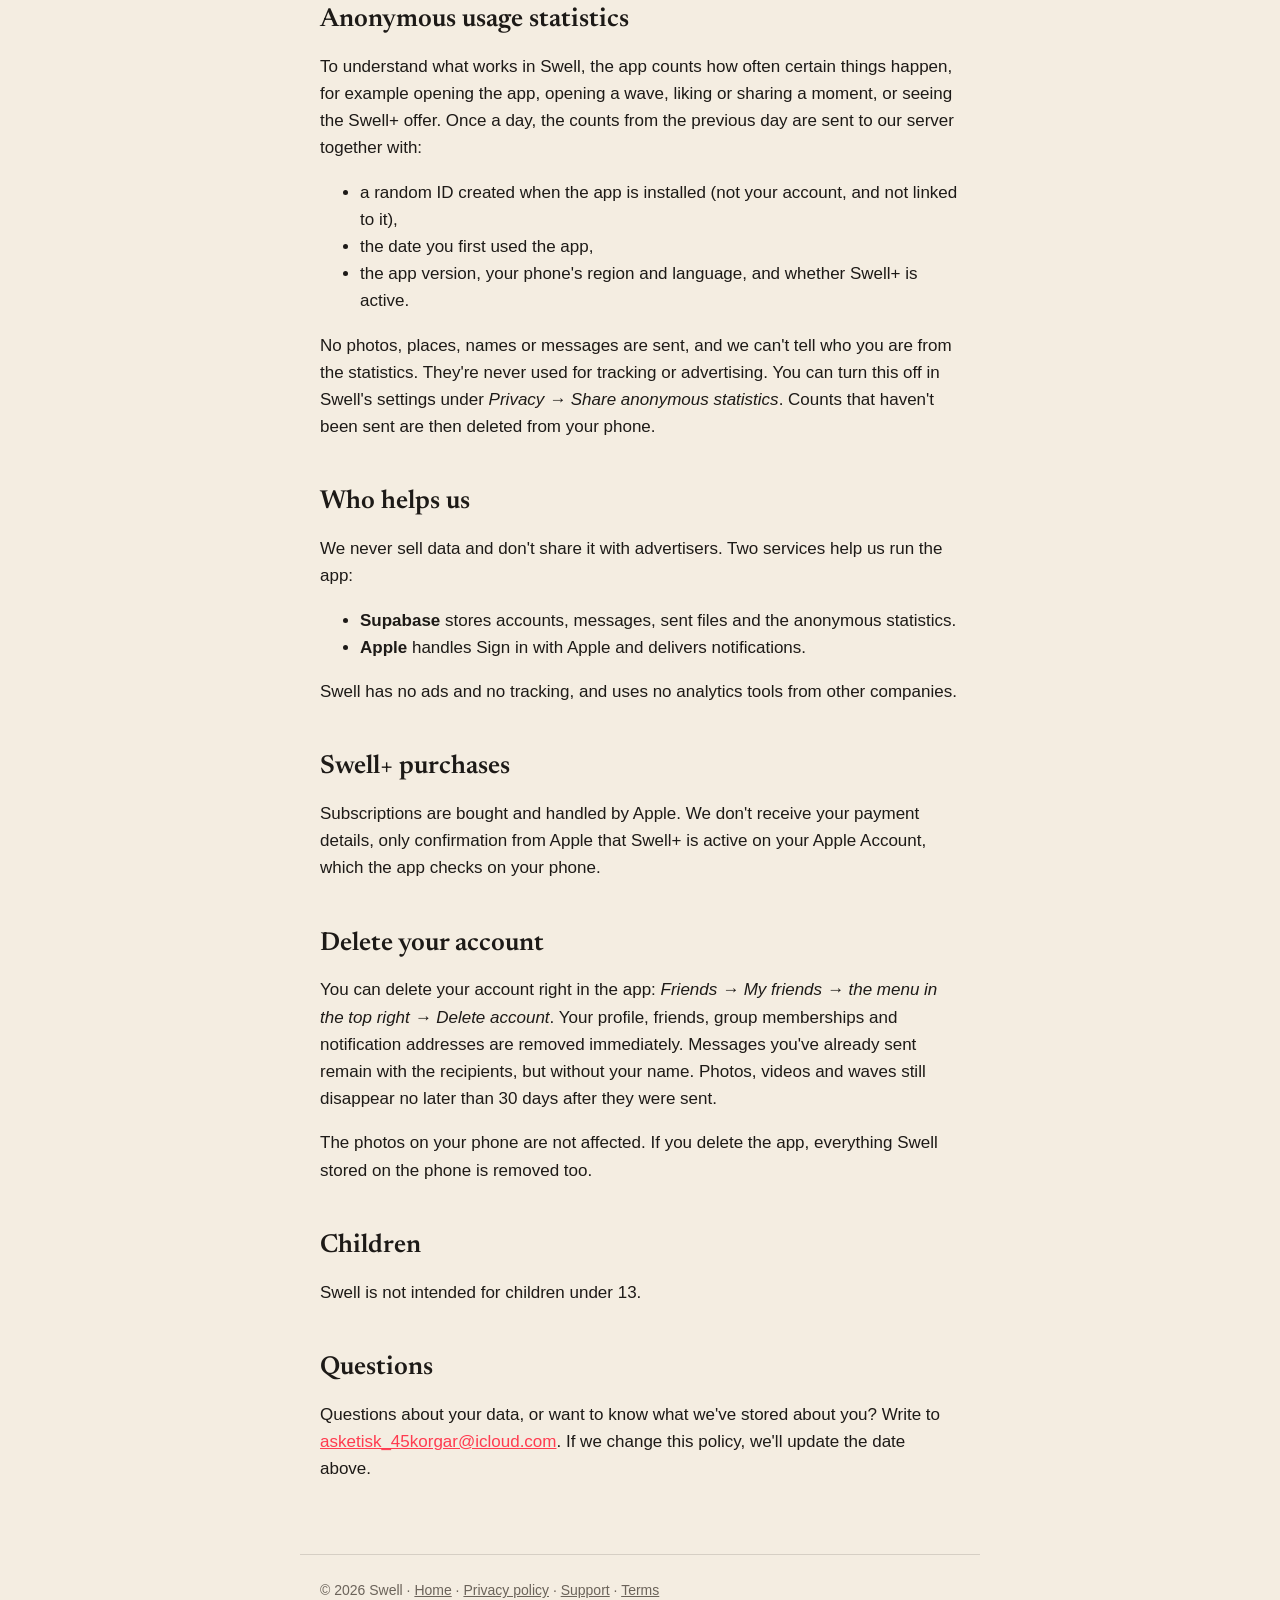
==== commit ddd178a8: "Privacy: anonymous usage statistics" ====
--- a/site/integritet.html
+++ b/site/integritet.html
@@ -24,9 +24,9 @@
   <main>
     <p class="kicker">Privacy policy</p>
     <h1>Your photos are yours.</h1>
-    <p class="updated">Last updated October 18, 2026</p>
+    <p class="updated">Last updated November 2, 2026</p>
 
-    <p class="lead">Swell is built to be private. Most of what the app does happens on your phone, and we only collect what's needed for you to share with your friends.</p>
+    <p class="lead">Swell is built to be private. Most of what the app does happens on your phone, and we only collect what's needed for you to share with your friends, plus anonymous counts that help us improve the app.</p>
 
     <h2>What stays on your phone</h2>
     <p>Swell reads your camera roll to show the feed and put together waves. The photos, videos and location data in them never leave your phone unless you send something yourself. The same goes for what you've liked, saved or hidden, and how the app learns what you enjoy. All of that is stored in the app on your phone.</p>
@@ -46,10 +46,19 @@
     </ul>
     <p>Only the people in the same chat can see the messages. Photos, videos and waves you send are automatically deleted from the server 30 days after they were sent. The recipient can choose to save them to their Photos before then.</p>
 
+    <h2>Anonymous usage statistics</h2>
+    <p>To understand what works in Swell, the app counts how often certain things happen, for example opening the app, opening a wave, liking or sharing a moment, or seeing the Swell+ offer. Once a day, the counts from the previous day are sent to our server together with:</p>
+    <ul>
+      <li>a random ID created when the app is installed (not your account, and not linked to it),</li>
+      <li>the date you first used the app,</li>
+      <li>the app version, your phone's region and language, and whether Swell+ is active.</li>
+    </ul>
+    <p>No photos, places, names or messages are sent, and we can't tell who you are from the statistics. They're never used for tracking or advertising. You can turn this off in Swell's settings under <em>Privacy → Share anonymous statistics</em>. Counts that haven't been sent are then deleted from your phone.</p>
+
     <h2>Who helps us</h2>
     <p>We never sell data and don't share it with advertisers. Two services help us run the app:</p>
     <ul>
-      <li><strong>Supabase</strong> stores accounts, messages and sent files.</li>
+      <li><strong>Supabase</strong> stores accounts, messages, sent files and the anonymous statistics.</li>
       <li><strong>Apple</strong> handles Sign in with Apple and delivers notifications.</li>
     </ul>
     <p>Swell has no ads and no tracking, and uses no analytics tools from other companies.</p>
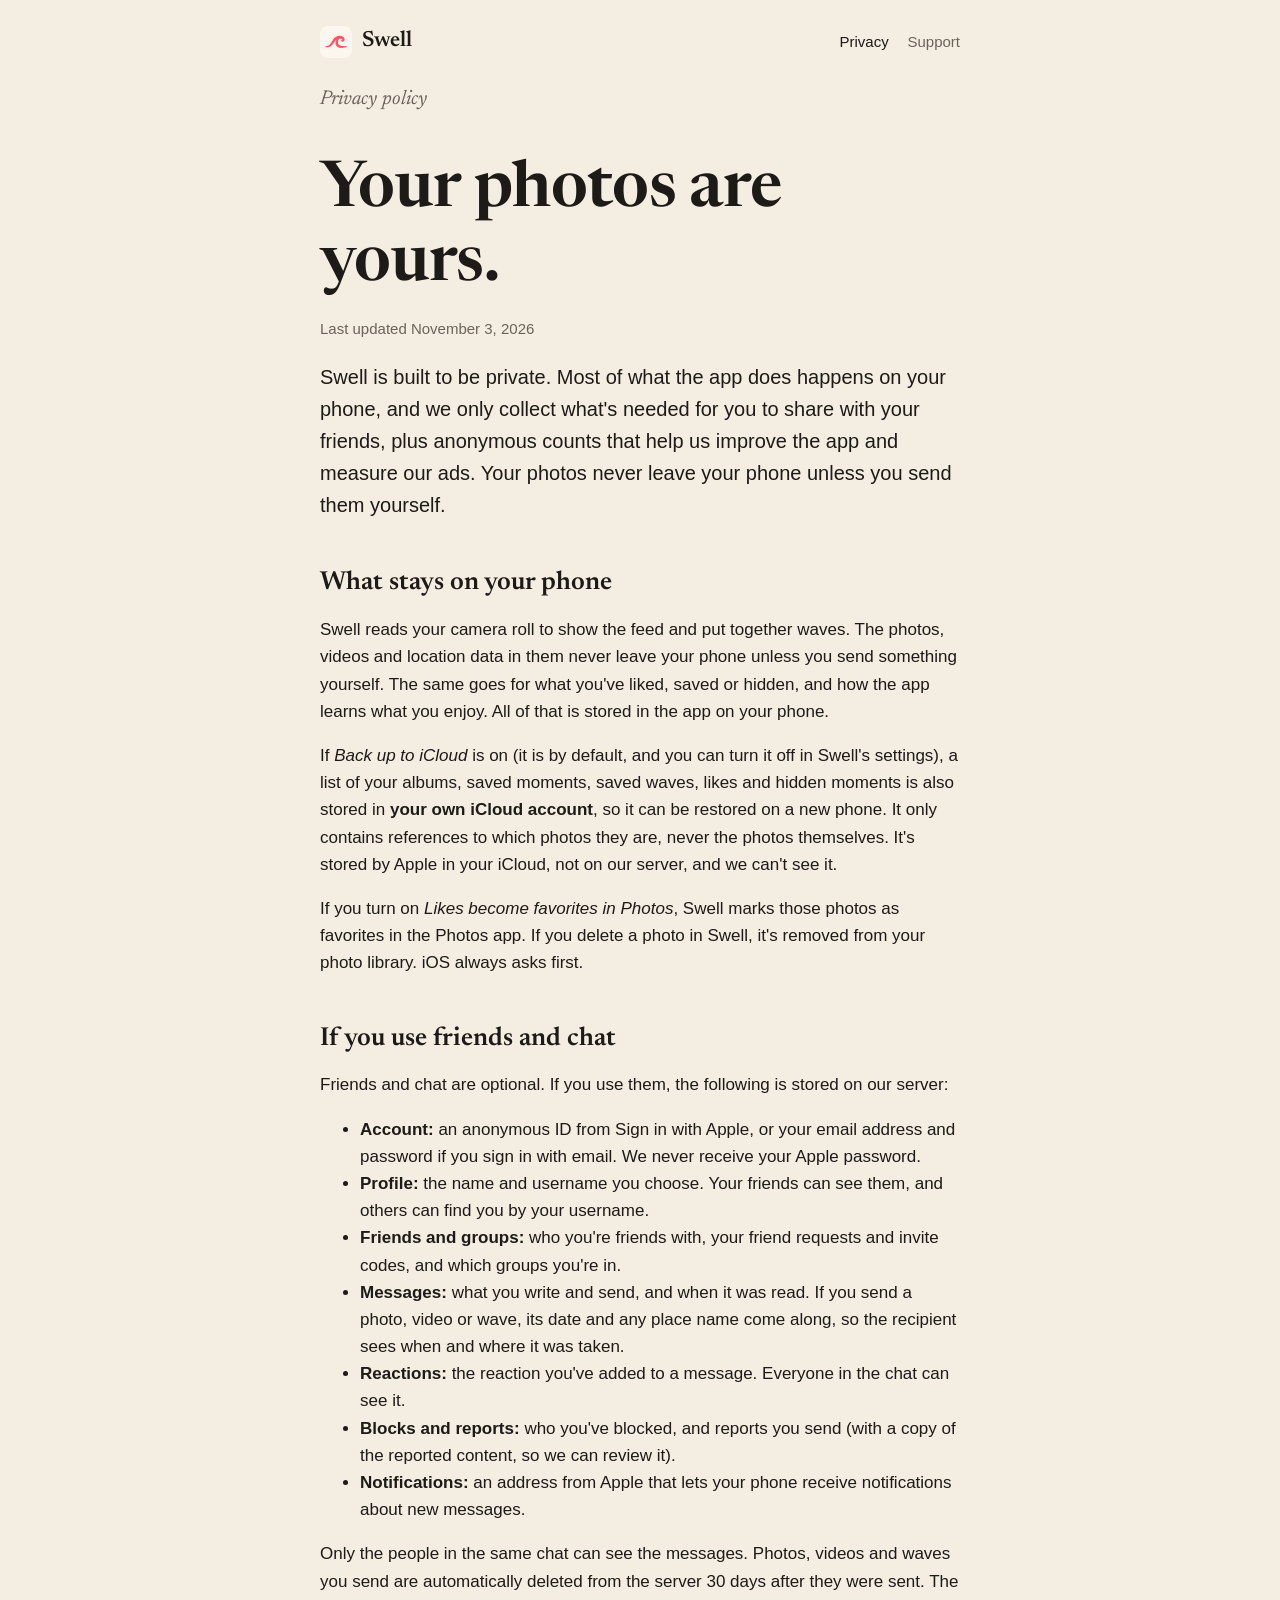
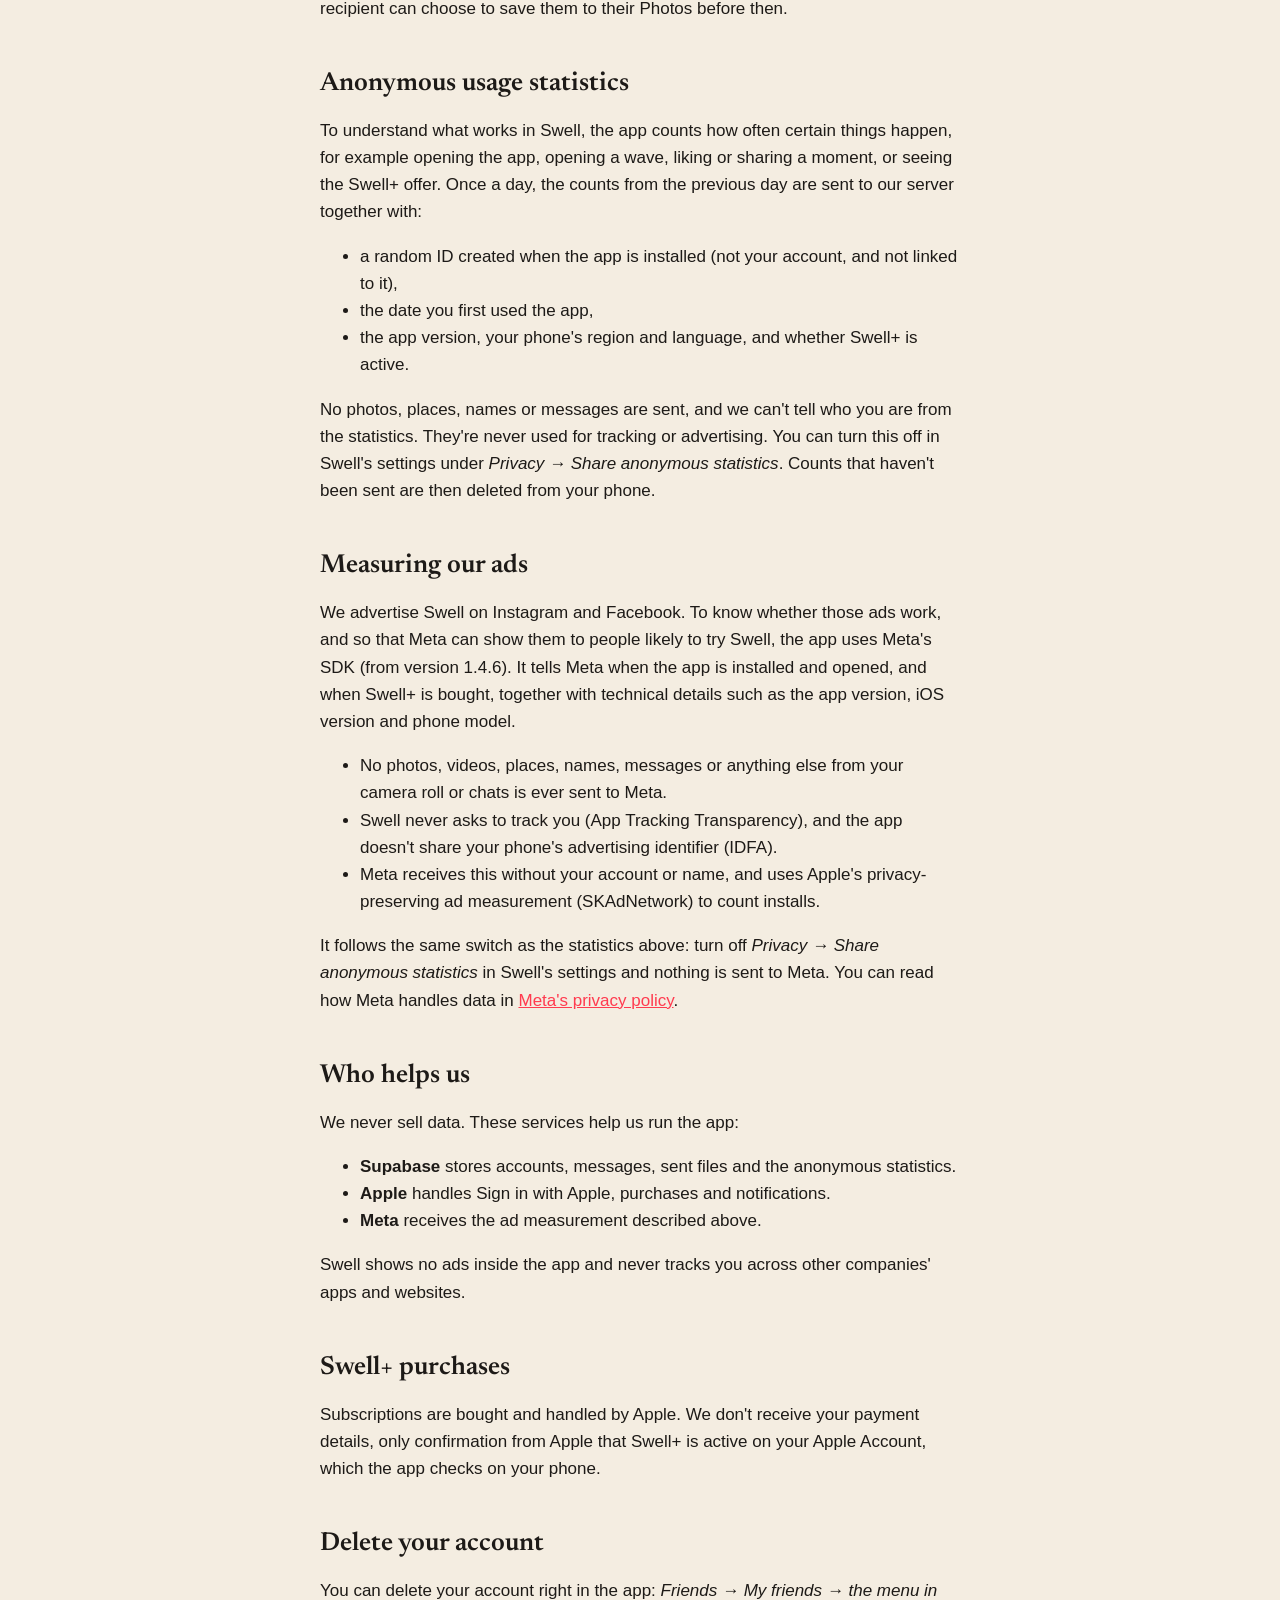
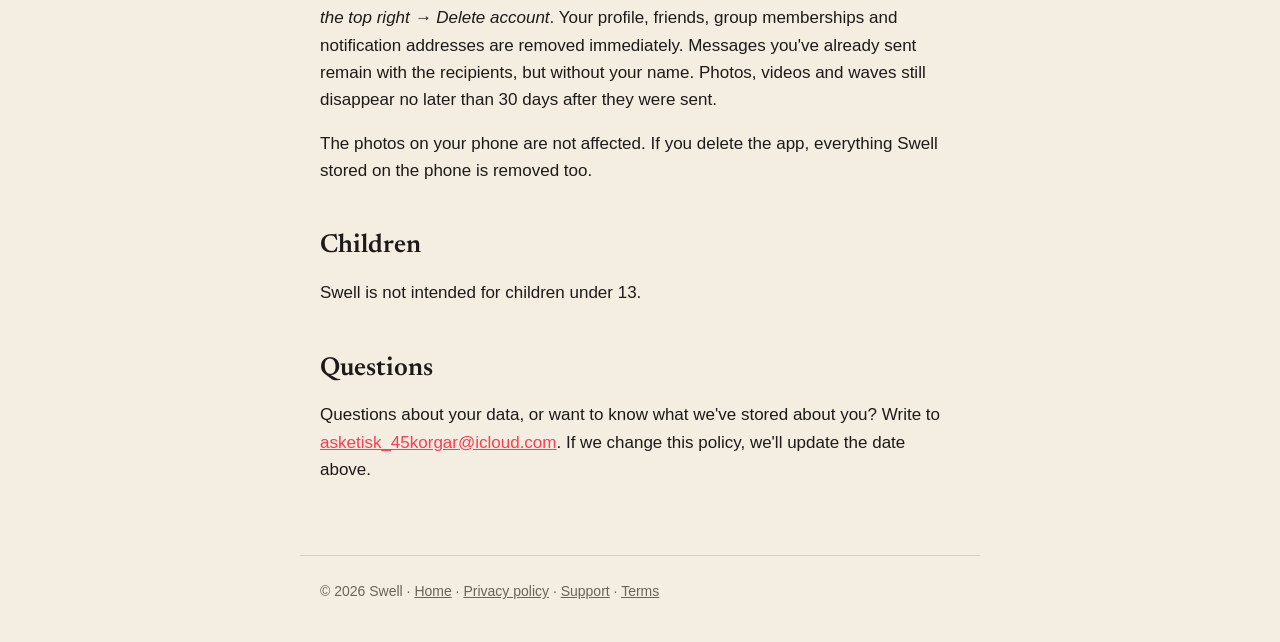
==== commit 92a9a0d3: "Privacy policy: Meta ad measurement from 1.4.6" ====
--- a/site/integritet.html
+++ b/site/integritet.html
@@ -24,9 +24,9 @@
   <main>
     <p class="kicker">Privacy policy</p>
     <h1>Your photos are yours.</h1>
-    <p class="updated">Last updated November 2, 2026</p>
+    <p class="updated">Last updated November 3, 2026</p>
 
-    <p class="lead">Swell is built to be private. Most of what the app does happens on your phone, and we only collect what's needed for you to share with your friends, plus anonymous counts that help us improve the app.</p>
+    <p class="lead">Swell is built to be private. Most of what the app does happens on your phone, and we only collect what's needed for you to share with your friends, plus anonymous counts that help us improve the app and measure our ads. Your photos never leave your phone unless you send them yourself.</p>
 
     <h2>What stays on your phone</h2>
     <p>Swell reads your camera roll to show the feed and put together waves. The photos, videos and location data in them never leave your phone unless you send something yourself. The same goes for what you've liked, saved or hidden, and how the app learns what you enjoy. All of that is stored in the app on your phone.</p>
@@ -55,13 +55,23 @@
     </ul>
     <p>No photos, places, names or messages are sent, and we can't tell who you are from the statistics. They're never used for tracking or advertising. You can turn this off in Swell's settings under <em>Privacy → Share anonymous statistics</em>. Counts that haven't been sent are then deleted from your phone.</p>
 
+    <h2>Measuring our ads</h2>
+    <p>We advertise Swell on Instagram and Facebook. To know whether those ads work, and so that Meta can show them to people likely to try Swell, the app uses Meta's SDK (from version 1.4.6). It tells Meta when the app is installed and opened, and when Swell+ is bought, together with technical details such as the app version, iOS version and phone model.</p>
+    <ul>
+      <li>No photos, videos, places, names, messages or anything else from your camera roll or chats is ever sent to Meta.</li>
+      <li>Swell never asks to track you (App Tracking Transparency), and the app doesn't share your phone's advertising identifier (IDFA).</li>
+      <li>Meta receives this without your account or name, and uses Apple's privacy-preserving ad measurement (SKAdNetwork) to count installs.</li>
+    </ul>
+    <p>It follows the same switch as the statistics above: turn off <em>Privacy → Share anonymous statistics</em> in Swell's settings and nothing is sent to Meta. You can read how Meta handles data in <a href="https://www.facebook.com/privacy/policy/">Meta's privacy policy</a>.</p>
+
     <h2>Who helps us</h2>
-    <p>We never sell data and don't share it with advertisers. Two services help us run the app:</p>
+    <p>We never sell data. These services help us run the app:</p>
     <ul>
       <li><strong>Supabase</strong> stores accounts, messages, sent files and the anonymous statistics.</li>
-      <li><strong>Apple</strong> handles Sign in with Apple and delivers notifications.</li>
+      <li><strong>Apple</strong> handles Sign in with Apple, purchases and notifications.</li>
+      <li><strong>Meta</strong> receives the ad measurement described above.</li>
     </ul>
-    <p>Swell has no ads and no tracking, and uses no analytics tools from other companies.</p>
+    <p>Swell shows no ads inside the app and never tracks you across other companies' apps and websites.</p>
 
     <h2>Swell+ purchases</h2>
     <p>Subscriptions are bought and handled by Apple. We don't receive your payment details, only confirmation from Apple that Swell+ is active on your Apple Account, which the app checks on your phone.</p>
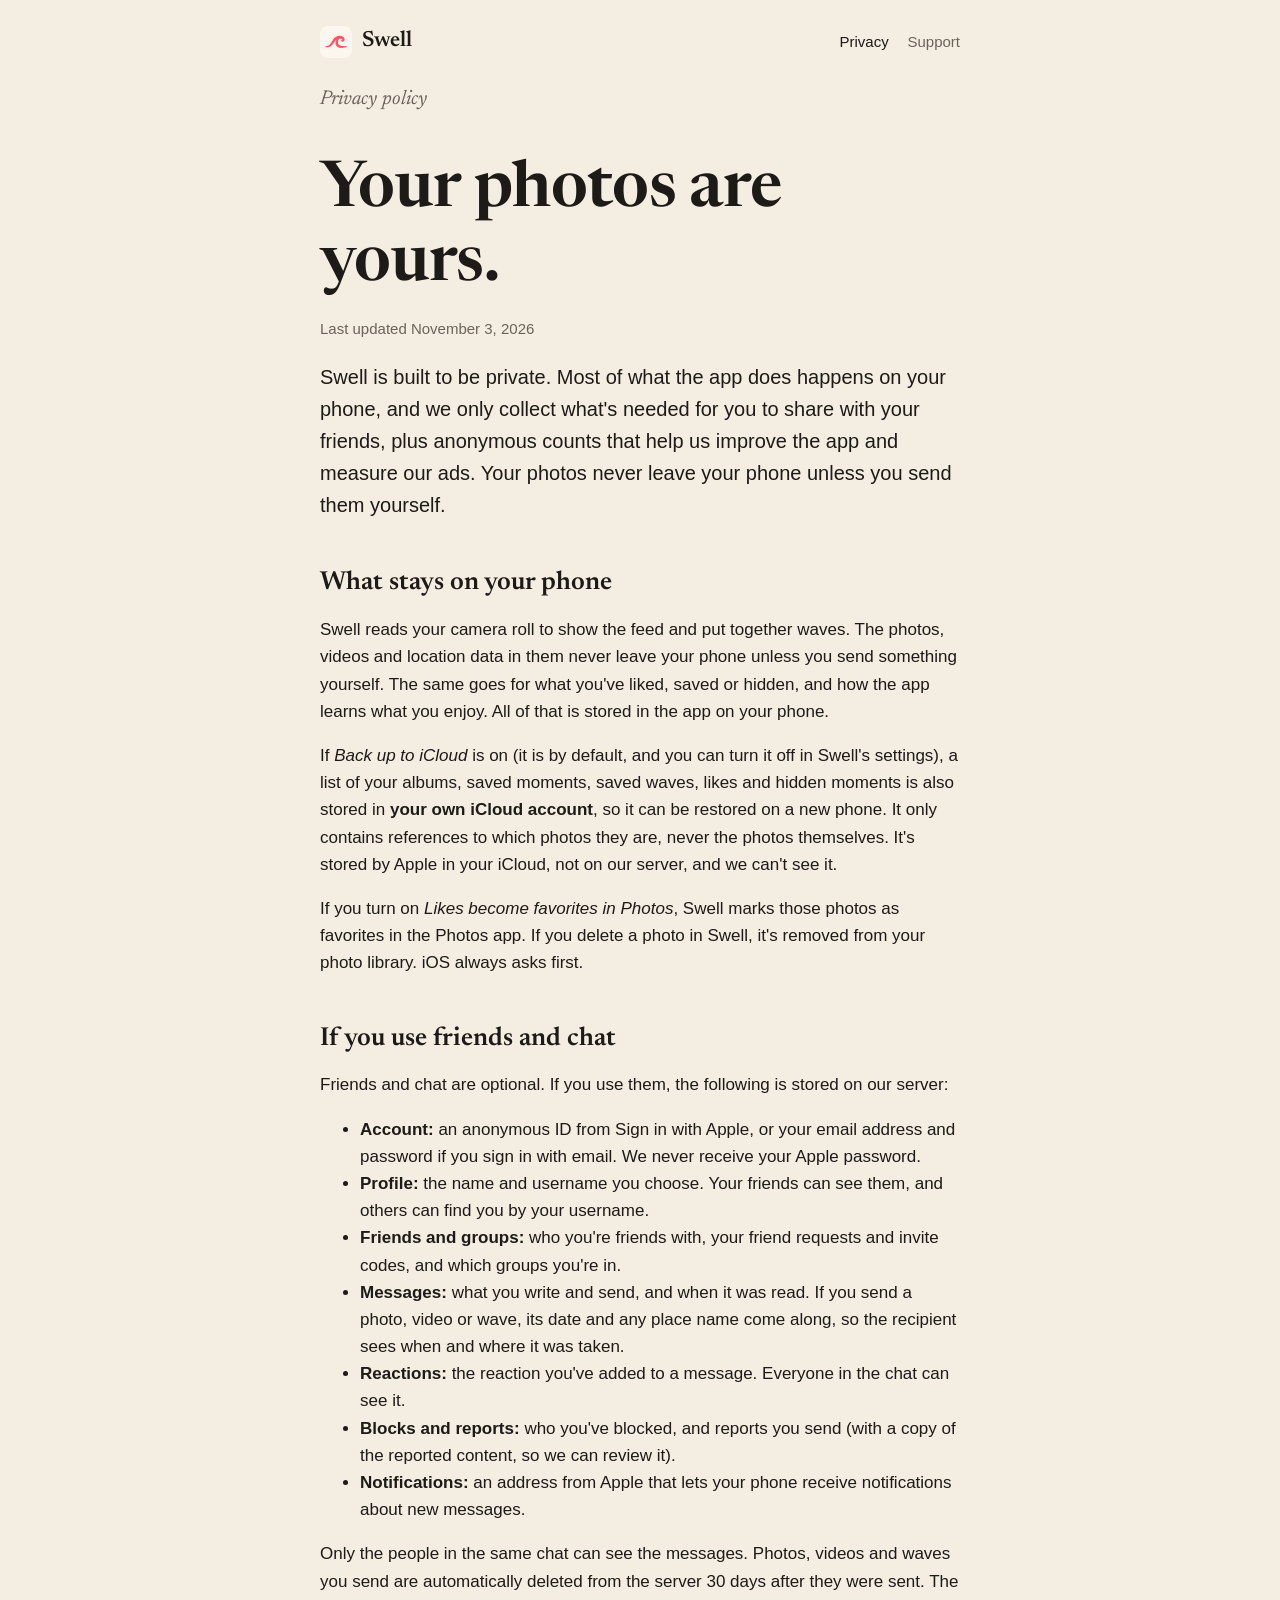
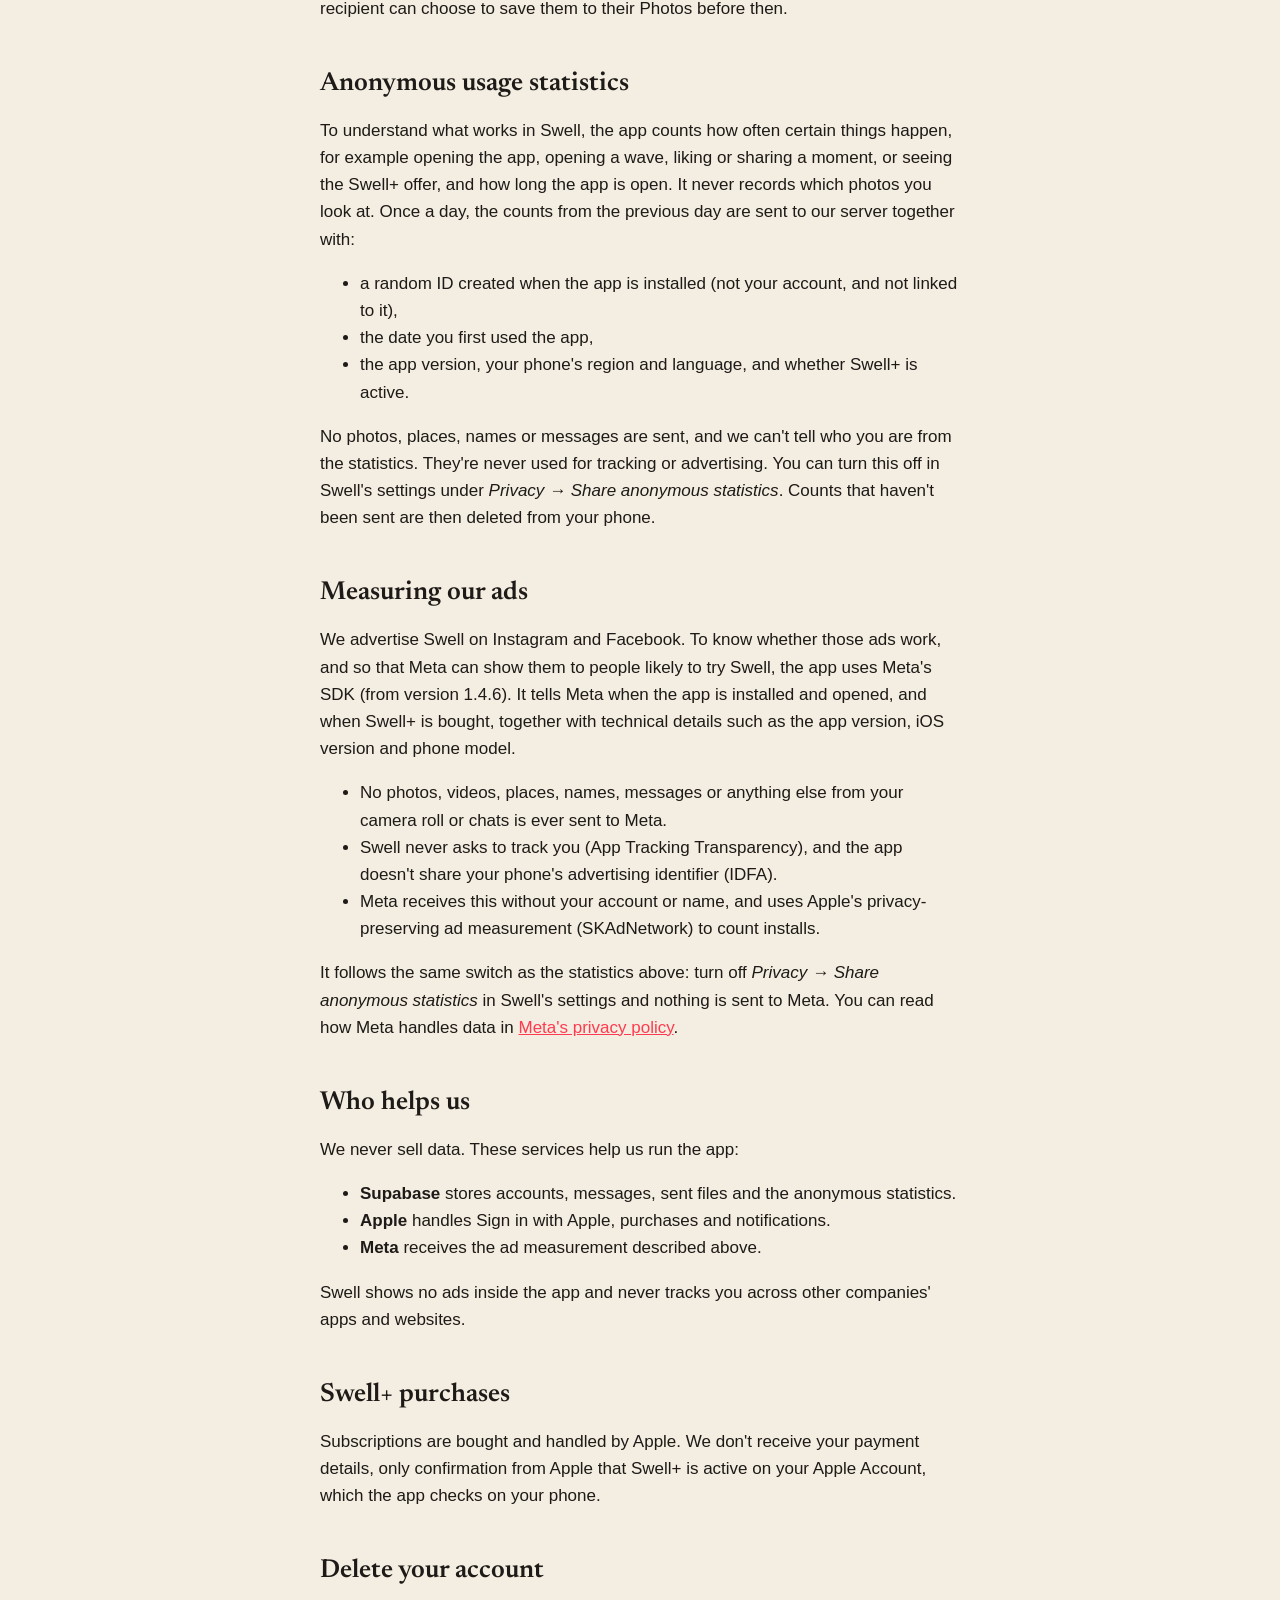
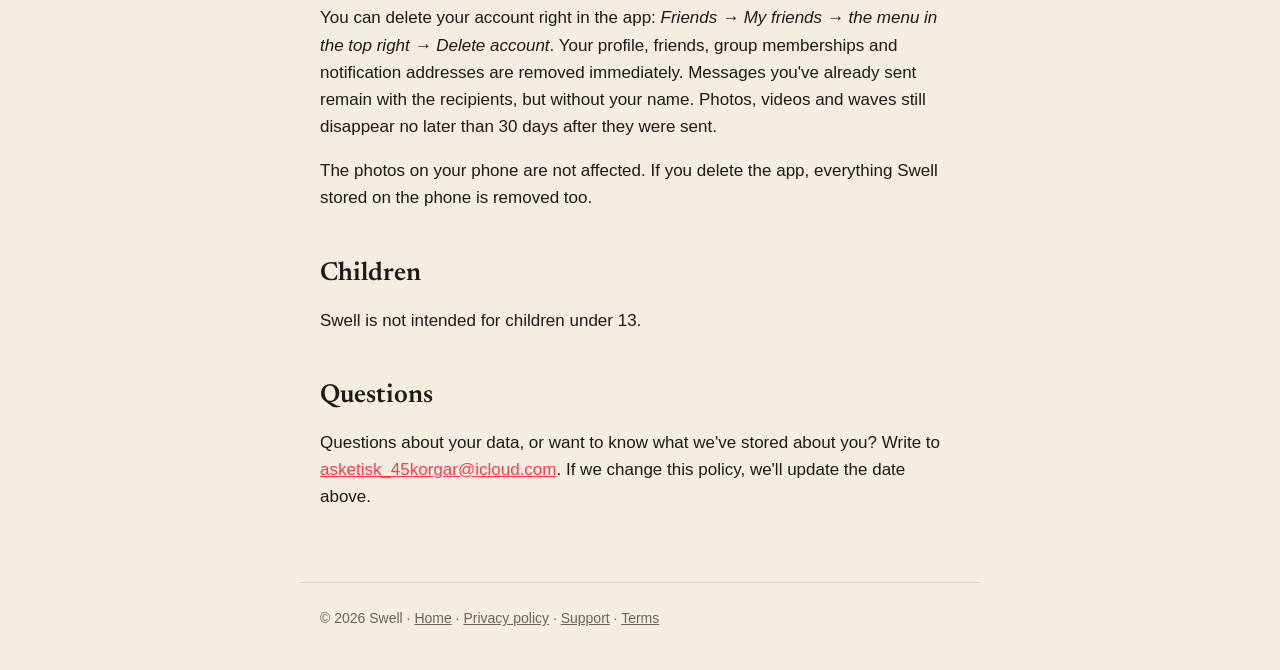
==== commit d241c9d9: "Privacy policy: statistics include time in app, never which photos" ====
--- a/site/integritet.html
+++ b/site/integritet.html
@@ -47,7 +47,7 @@
     <p>Only the people in the same chat can see the messages. Photos, videos and waves you send are automatically deleted from the server 30 days after they were sent. The recipient can choose to save them to their Photos before then.</p>
 
     <h2>Anonymous usage statistics</h2>
-    <p>To understand what works in Swell, the app counts how often certain things happen, for example opening the app, opening a wave, liking or sharing a moment, or seeing the Swell+ offer. Once a day, the counts from the previous day are sent to our server together with:</p>
+    <p>To understand what works in Swell, the app counts how often certain things happen, for example opening the app, opening a wave, liking or sharing a moment, or seeing the Swell+ offer, and how long the app is open. It never records which photos you look at. Once a day, the counts from the previous day are sent to our server together with:</p>
     <ul>
       <li>a random ID created when the app is installed (not your account, and not linked to it),</li>
       <li>the date you first used the app,</li>
